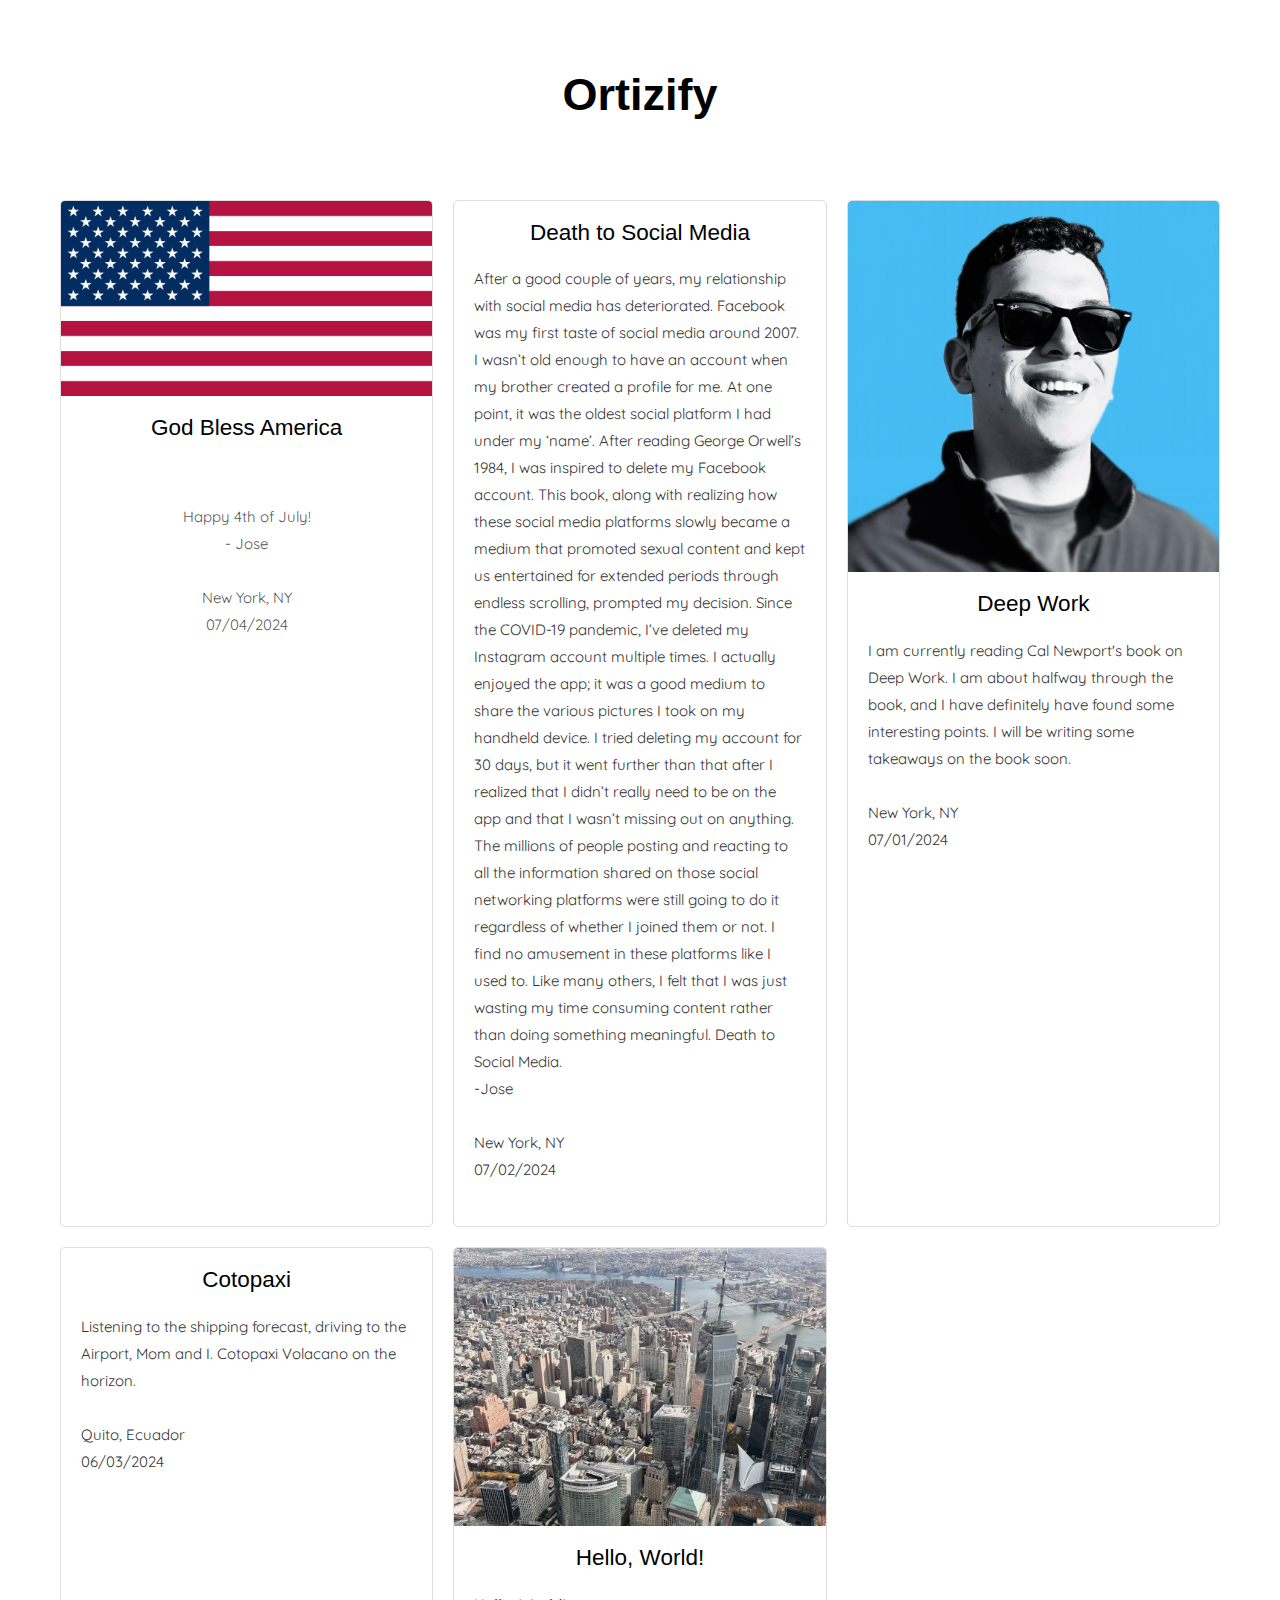
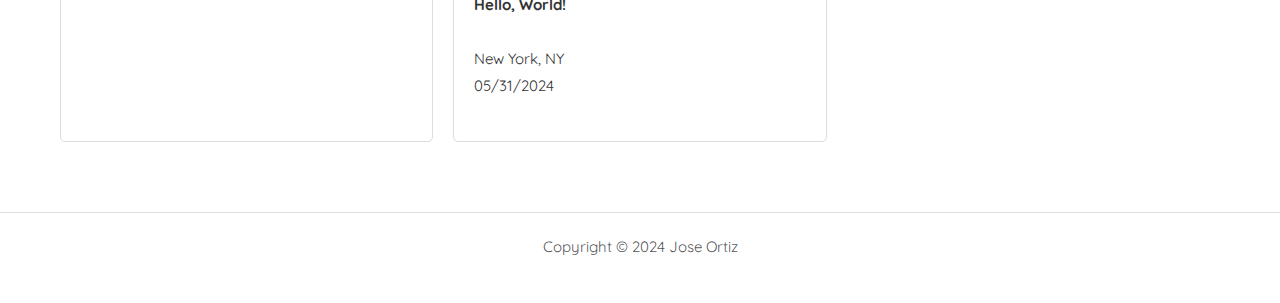
==== blog.html @ 5092b6ec "blog UPDATE" ====
<!DOCTYPE html>
<html lang="en">
    
<head>
    <script async src="https://www.googletagmanager.com/gtag/js?id=UA-96989482-1"></script>
    <script>
        window.dataLayer = window.dataLayer || [];
        function gtag(){dataLayer.push(arguments);}
        gtag('js', new Date());
        gtag('config', 'UA-96989482-1');
    </script>

    <meta charset="utf-8">
    <meta http-equiv="X-UA-Compatible" content="IE=edge">
    <title>Blog</title>
    <meta name="viewport" content="width=device-width, initial-scale=1">
    <meta name="author" content="Jose O">
    <meta property="og:image" content="https://github.com/joseeeortizz/joseeeortizz.github.io/blob/main/images/JoseMugshot2024.jpg?raw=true">
    <meta property="og:description" content="blog">
    <meta property="og:title" content="blog">
    <meta property="og:url" content="https://joseeeortizz.com/blog">

    <link rel="shortcut icon" href="favicon.ico">
    <link rel="apple-touch-icon" sizes="180x180" href="favicon.ico">

    <link href="https://fonts.googleapis.com/css?family=Quicksand:300,400,500,700" rel="stylesheet">
    <link href="https://fonts.googleapis.com/css?family=Playfair+Display:400,400i,700" rel="stylesheet">
    <link href="https://fonts.googleapis.com/css2?family=DM+Sans:ital,wght@0,400;0,700;1,400;1,700&display=swap" rel="stylesheet">

    <link rel="stylesheet" href="css/animate.css">
    <link rel="stylesheet" href="css/icomoon.css">
    <link rel="stylesheet" href="css/bootstrap.css">
    <link rel="stylesheet" href="css/flexslider.css">
    <link rel="stylesheet" href="css/owl.carousel.min.css">
    <link rel="stylesheet" href="css/owl.theme.default.min.css">
    <link rel="stylesheet" href="css/style.css">

    <style>
        body {
            font-family: 'Quicksand', sans-serif;
            background: #ffffff;
            margin: 0;
            padding: 0;
        }
        .container {
            width: 100%;
            max-width: 1200px;
            margin: 0 auto;
            padding: 20px;
        }
        .header {
            text-align: center;
            padding: 50px 0;
        }
        .header h1 {
            font-size: 3em;
            font-weight: 700;
        }
        .grid {
            display: grid;
            grid-template-columns: repeat(auto-fill, minmax(300px, 1fr));
            gap: 20px;
        }
        .grid-item {
            background: #fff;
            border: 1px solid #ddd;
            border-radius: 5px;
            overflow: hidden;
            transition: transform 0.3s ease;
        }
        .grid-item:hover {
            transform: translateY(-10px);
        }
        .grid-item img {
            width: 100%;
            height: auto;
            display: block;
        }
        .grid-item h3 {
            text-align: center;
            font-size: 1.5em;
            margin: 20px 0;
        }
        .grid-item p {
            padding: 0 20px 20px;
            font-size: 1em;
            color: #333;
        }
        .footer {
            text-align: center;
            padding: 20px 0;
            background: #fff;
            border-top: 1px solid #ddd;
            margin-top: 50px;
        }
    </style>
</head>
<body>
    <div class="container">
        <div class="header">
            <h1>Ortizify</h1>
        </div>
        <div class="grid" id="blogGrid">

            <!-- Blog entries will be dynamically added here -->

        </div>
    </div>
    <div class="footer">
        <p>Copyright &copy; 2024 Jose Ortiz</p>
    </div>

    <!-- jQuery and other scripts -->
    <script src="js/jquery.min.js"></script>
    <script src="js/owl.carousel.min.js"></script>
    <!-- Your custom script -->
    <script>
        $(document).ready(function(){
            // Blog entries data
            var blogEntries = [

                {
                    image: "images/blogimg/US flag.png",
                    title: "God Bless America",
                    content: "<center> Happy 4th of July! <br> - Jose",
                    location: "New York, NY",
                    date: "07/04/2024"
                },
                {
                    image: "",
                    title: "Death to Social Media",
                    content: "After a good couple of years, my relationship with social media has deteriorated. Facebook was my first taste of social media around 2007. I wasn’t old enough to have an account when my brother created a profile for me. At one point, it was the oldest social platform I had under my ‘name’. After reading George Orwell’s 1984, I was inspired to delete my Facebook account. This book, along with realizing how these social media platforms slowly became a medium that promoted sexual content and kept us entertained for extended periods through endless scrolling, prompted my decision. Since the COVID-19 pandemic, I’ve deleted my Instagram account multiple times. I actually enjoyed the app; it was a good medium to share the various pictures I took on my handheld device. I tried deleting my account for 30 days, but it went further than that after I realized that I didn’t really need to be on the app and that I wasn’t missing out on anything. The millions of people posting and reacting to all the information shared on those social networking platforms were still going to do it regardless of whether I joined them or not. I find no amusement in these platforms like I used to. Like many others, I felt that I was just wasting my time consuming content rather than doing something meaningful. Death to Social Media. <br> -Jose",
                    location: "New York, NY",
                    date: "07/02/2024"
                },
                {
                    image: "images/JoseMugshot2024.jpg",
                    title: "Deep Work",
                    content: "I am currently reading Cal Newport's book on Deep Work. I am about halfway through the book, and I have definitely have found some interesting points. I will be writing some takeaways on the book soon.",
                    location: "New York, NY",
                    date: "07/01/2024"
                },
                {
                    image: "images/blogimg/IMG_2871.jpg",
                    title: "Cotopaxi",
                    content: "Listening to the shipping forecast, driving to the Airport, Mom and I. Cotopaxi Volacano on the horizon.",
                    location: "Quito, Ecuador",
                    date: "06/03/2024"
                },
                {
                    image: "images/NYC_1.jpg",
                    title: "Hello, World!",
                    content: "<strong>Hello, World!</strong>",
                    location: "New York, NY",
                    date: "05/31/2024"
                }
                // Add more entries as needed
            ];

            // Function to generate HTML for blog entries
            function generateBlogEntries(entries) {
                var html = '';
                entries.forEach(function(entry) {
                    html += '<div class="grid-item">';
                    html += '<img src="' + entry.image + '" alt="' + '">';
                    html += '<h3>' + entry.title + '</h3>';
                    html += '<p>' + entry.content + '<br>' + '<br>' + entry.location + '<br>' + entry.date + '</p>';
                    html += '</div>';
                });
                return html;
            }

            // Add blog entries to the grid
            $('#blogGrid').html(generateBlogEntries(blogEntries));

            // Initialize Owl Carousel
            $(".owl-carousel").owlCarousel({
                loop: true,
                margin: 10,
                nav: true,
                dots: false,
                responsive:{
                    0:{
                        items:1
                    },
                    600:{
                        items:2
                    },
                    1000:{
                        items:3
                    }
                }
            });
        });
    </script>
</body>
</html>
---- css/icomoon.css ----
@font-face {
  font-family: 'icomoon';
  src:  url('fonts/icomoon.eot?6py85u');
  src:  url('fonts/icomoon.eot?6py85u#iefix') format('embedded-opentype'),
    url('fonts/icomoon.ttf?6py85u') format('truetype'),
    url('fonts/icomoon.woff?6py85u') format('woff'),
    url('fonts/icomoon.svg?6py85u#icomoon') format('svg');
  font-weight: normal;
  font-style: normal;
}

[class^="icon-"], [class*=" icon-"] {
  /* use !important to prevent issues with browser extensions that change fonts */
  font-family: 'icomoon' !important;
  speak: none;
  font-style: normal;
  font-weight: normal;
  font-variant: normal;
  text-transform: none;
  line-height: 1;

  /* Better Font Rendering =========== */
  -webkit-font-smoothing: antialiased;
  -moz-osx-font-smoothing: grayscale;
}

.icon-times:before {
  content: "\e930";
}
.icon-tick:before {
  content: "\e931";
}
.icon-plus:before {
  content: "\e932";
}
.icon-minus:before {
  content: "\e933";
}
.icon-equals:before {
  content: "\e934";
}
.icon-divide:before {
  content: "\e935";
}
.icon-chevron-right:before {
  content: "\e936";
}
.icon-chevron-left:before {
  content: "\e937";
}
.icon-arrow-right-thick:before {
  content: "\e938";
}
.icon-arrow-left-thick:before {
  content: "\e939";
}
.icon-th-small:before {
  content: "\e93a";
}
.icon-th-menu:before {
  content: "\e93b";
}
.icon-th-list:before {
  content: "\e93c";
}
.icon-th-large:before {
  content: "\e93d";
}
.icon-home:before {
  content: "\e93e";
}
.icon-arrow-forward:before {
  content: "\e93f";
}
.icon-arrow-back:before {
  content: "\e940";
}
.icon-rss:before {
  content: "\e941";
}
.icon-location:before {
  content: "\e942";
}
.icon-link:before {
  content: "\e943";
}
.icon-image:before {
  content: "\e944";
}
.icon-arrow-up-thick:before {
  content: "\e945";
}
.icon-arrow-down-thick:before {
  content: "\e946";
}
.icon-starburst:before {
  content: "\e947";
}
.icon-starburst-outline:before {
  content: "\e948";
}
.icon-star3:before {
  content: "\e949";
}
.icon-flow-children:before {
  content: "\e94a";
}
.icon-export:before {
  content: "\e94b";
}
.icon-delete2:before {
  content: "\e94c";
}
.icon-delete-outline:before {
  content: "\e94d";
}
.icon-cloud-storage:before {
  content: "\e94e";
}
.icon-wi-fi:before {
  content: "\e94f";
}
.icon-heart:before {
  content: "\e950";
}
.icon-flash:before {
  content: "\e951";
}
.icon-cancel:before {
  content: "\e952";
}
.icon-backspace:before {
  content: "\e953";
}
.icon-attachment:before {
  content: "\e954";
}
.icon-arrow-move:before {
  content: "\e955";
}
.icon-warning:before {
  content: "\e956";
}
.icon-user:before {
  content: "\e957";
}
.icon-radar:before {
  content: "\e958";
}
.icon-lock-open:before {
  content: "\e959";
}
.icon-lock-closed:before {
  content: "\e95a";
}
.icon-location-arrow:before {
  content: "\e95b";
}
.icon-info:before {
  content: "\e95c";
}
.icon-user-delete:before {
  content: "\e95d";
}
.icon-user-add:before {
  content: "\e95e";
}
.icon-media-pause:before {
  content: "\e95f";
}
.icon-group:before {
  content: "\e960";
}
.icon-chart-pie:before {
  content: "\e961";
}
.icon-chart-line:before {
  content: "\e962";
}
.icon-chart-bar:before {
  content: "\e963";
}
.icon-chart-area:before {
  content: "\e964";
}
.icon-video:before {
  content: "\e965";
}
.icon-point-of-interest:before {
  content: "\e966";
}
.icon-infinity:before {
  content: "\e967";
}
.icon-globe:before {
  content: "\e968";
}
.icon-eye:before {
  content: "\e969";
}
.icon-cog:before {
  content: "\e96a";
}
.icon-camera:before {
  content: "\e96b";
}
.icon-upload:before {
  content: "\e96c";
}
.icon-scissors:before {
  content: "\e96d";
}
.icon-refresh:before {
  content: "\e96e";
}
.icon-pin:before {
  content: "\e96f";
}
.icon-key:before {
  content: "\e970";
}
.icon-info-large:before {
  content: "\e971";
}
.icon-eject:before {
  content: "\e972";
}
.icon-download:before {
  content: "\e973";
}
.icon-zoom:before {
  content: "\e974";
}
.icon-zoom-out:before {
  content: "\e975";
}
.icon-zoom-in:before {
  content: "\e976";
}
.icon-sort-numerically:before {
  content: "\e977";
}
.icon-sort-alphabetically:before {
  content: "\e978";
}
.icon-input-checked:before {
  content: "\e979";
}
.icon-calender:before {
  content: "\e97a";
}
.icon-world2:before {
  content: "\e97b";
}
.icon-notes:before {
  content: "\e97c";
}
.icon-code:before {
  content: "\e97d";
}
.icon-arrow-sync:before {
  content: "\e97e";
}
.icon-arrow-shuffle:before {
  content: "\e97f";
}
.icon-arrow-repeat:before {
  content: "\e980";
}
.icon-arrow-minimise:before {
  content: "\e981";
}
.icon-arrow-maximise:before {
  content: "\e982";
}
.icon-arrow-loop:before {
  content: "\e983";
}
.icon-anchor:before {
  content: "\e984";
}
.icon-spanner:before {
  content: "\e985";
}
.icon-puzzle:before {
  content: "\e986";
}
.icon-power:before {
  content: "\e987";
}
.icon-plane:before {
  content: "\e988";
}
.icon-pi:before {
  content: "\e989";
}
.icon-phone:before {
  content: "\e98a";
}
.icon-microphone2:before {
  content: "\e98b";
}
.icon-media-rewind:before {
  content: "\e98c";
}
.icon-flag:before {
  content: "\e98d";
}
.icon-adjust-brightness:before {
  content: "\e98e";
}
.icon-waves:before {
  content: "\e98f";
}
.icon-social-twitter:before {
  content: "\e990";
}
.icon-social-facebook:before {
  content: "\e991";
}
.icon-social-dribbble:before {
  content: "\e992";
}
.icon-media-stop:before {
  content: "\e993";
}
.icon-media-record:before {
  content: "\e994";
}
.icon-media-play:before {
  content: "\e995";
}
.icon-media-fast-forward:before {
  content: "\e996";
}
.icon-media-eject:before {
  content: "\e997";
}
.icon-social-vimeo:before {
  content: "\e998";
}
.icon-social-tumbler:before {
  content: "\e999";
}
.icon-social-skype:before {
  content: "\e99a";
}
.icon-social-pinterest:before {
  content: "\e99b";
}
.icon-social-linkedin:before {
  content: "\e99c";
}
.icon-social-last-fm:before {
  content: "\e99d";
}
.icon-social-github:before {
  content: "\e99e";
}
.icon-social-flickr:before {
  content: "\e99f";
}
.icon-at:before {
  content: "\e9a0";
}
.icon-times-outline:before {
  content: "\e9a1";
}
.icon-plus-outline:before {
  content: "\e9a2";
}
.icon-minus-outline:before {
  content: "\e9a3";
}
.icon-tick-outline:before {
  content: "\e9a4";
}
.icon-th-large-outline:before {
  content: "\e9a5";
}
.icon-equals-outline:before {
  content: "\e9a6";
}
.icon-divide-outline:before {
  content: "\e9a7";
}
.icon-chevron-right-outline:before {
  content: "\e9a8";
}
.icon-chevron-left-outline:before {
  content: "\e9a9";
}
.icon-arrow-right-outline:before {
  content: "\e9aa";
}
.icon-arrow-left-outline:before {
  content: "\e9ab";
}
.icon-th-small-outline:before {
  content: "\e9ac";
}
.icon-th-menu-outline:before {
  content: "\e9ad";
}
.icon-th-list-outline:before {
  content: "\e9ae";
}
.icon-news2:before {
  content: "\e9b1";
}
.icon-home-outline:before {
  content: "\e9b2";
}
.icon-arrow-up-outline:before {
  content: "\e9b3";
}
.icon-arrow-forward-outline:before {
  content: "\e9b4";
}
.icon-arrow-down-outline:before {
  content: "\e9b5";
}
.icon-arrow-back-outline:before {
  content: "\e9b6";
}
.icon-trash3:before {
  content: "\e9b7";
}
.icon-rss-outline:before {
  content: "\e9b8";
}
.icon-message:before {
  content: "\e9b9";
}
.icon-location-outline:before {
  content: "\e9ba";
}
.icon-link-outline:before {
  content: "\e9bb";
}
.icon-image-outline:before {
  content: "\e9bc";
}
.icon-export-outline:before {
  content: "\e9bd";
}
.icon-cross:before {
  content: "\e9be";
}
.icon-wi-fi-outline:before {
  content: "\e9bf";
}
.icon-star-outline:before {
  content: "\e9c0";
}
.icon-media-pause-outline:before {
  content: "\e9c1";
}
.icon-mail:before {
  content: "\e9c2";
}
.icon-heart-outline:before {
  content: "\e9c3";
}
.icon-flash-outline:before {
  content: "\e9c4";
}
.icon-cancel-outline:before {
  content: "\e9c5";
}
.icon-beaker:before {
  content: "\e9c6";
}
.icon-arrow-move-outline:before {
  content: "\e9c7";
}
.icon-watch2:before {
  content: "\e9c8";
}
.icon-warning-outline:before {
  content: "\e9c9";
}
.icon-time:before {
  content: "\e9ca";
}
.icon-radar-outline:before {
  content: "\e9cb";
}
.icon-lock-open-outline:before {
  content: "\e9cc";
}
.icon-location-arrow-outline:before {
  content: "\e9cd";
}
.icon-info-outline:before {
  content: "\e9ce";
}
.icon-backspace-outline:before {
  content: "\e9cf";
}
.icon-attachment-outline:before {
  content: "\e9d0";
}
.icon-user-outline:before {
  content: "\e9d1";
}
.icon-user-delete-outline:before {
  content: "\e9d2";
}
.icon-user-add-outline:before {
  content: "\e9d3";
}
.icon-lock-closed-outline:before {
  content: "\e9d4";
}
.icon-group-outline:before {
  content: "\e9d5";
}
.icon-chart-pie-outline:before {
  content: "\e9d6";
}
.icon-chart-line-outline:before {
  content: "\e9d7";
}
.icon-chart-bar-outline:before {
  content: "\e9d8";
}
.icon-chart-area-outline:before {
  content: "\e9d9";
}
.icon-video-outline:before {
  content: "\e9da";
}
.icon-point-of-interest-outline:before {
  content: "\e9db";
}
.icon-map:before {
  content: "\e9dc";
}
.icon-key-outline:before {
  content: "\e9dd";
}
.icon-infinity-outline:before {
  content: "\e9de";
}
.icon-globe-outline:before {
  content: "\e9df";
}
.icon-eye-outline:before {
  content: "\e9e0";
}
.icon-cog-outline:before {
  content: "\e9e1";
}
.icon-camera-outline:before {
  content: "\e9e2";
}
.icon-upload-outline:before {
  content: "\e9e3";
}
.icon-support:before {
  content: "\e9e4";
}
.icon-scissors-outline:before {
  content: "\e9e5";
}
.icon-refresh-outline:before {
  content: "\e9e6";
}
.icon-info-large-outline:before {
  content: "\e9e7";
}
.icon-eject-outline:before {
  content: "\e9e8";
}
.icon-download-outline:before {
  content: "\e9e9";
}
.icon-battery-mid:before {
  content: "\e9ea";
}
.icon-battery-low:before {
  content: "\e9eb";
}
.icon-battery-high:before {
  content: "\e9ec";
}
.icon-zoom-outline:before {
  content: "\e9ed";
}
.icon-zoom-out-outline:before {
  content: "\e9ee";
}
.icon-zoom-in-outline:before {
  content: "\e9ef";
}
.icon-tag3:before {
  content: "\e9f0";
}
.icon-tabs-outline:before {
  content: "\e9f1";
}
.icon-pin-outline:before {
  content: "\e9f2";
}
.icon-message-typing:before {
  content: "\e9f3";
}
.icon-directions:before {
  content: "\e9f4";
}
.icon-battery-full:before {
  content: "\e9f5";
}
.icon-battery-charge:before {
  content: "\e9f6";
}
.icon-pipette:before {
  content: "\e9f7";
}
.icon-pencil:before {
  content: "\e9f8";
}
.icon-folder:before {
  content: "\e9f9";
}
.icon-folder-delete:before {
  content: "\e9fa";
}
.icon-folder-add:before {
  content: "\e9fb";
}
.icon-edit:before {
  content: "\e9fc";
}
.icon-document:before {
  content: "\e9fd";
}
.icon-document-delete:before {
  content: "\e9fe";
}
.icon-document-add:before {
  content: "\e9ff";
}
.icon-brush:before {
  content: "\ea00";
}
.icon-thumbs-up:before {
  content: "\ea01";
}
.icon-thumbs-down:before {
  content: "\ea02";
}
.icon-pen:before {
  content: "\ea03";
}
.icon-sort-numerically-outline:before {
  content: "\ea04";
}
.icon-sort-alphabetically-outline:before {
  content: "\ea05";
}
.icon-social-last-fm-circular:before {
  content: "\ea06";
}
.icon-social-github-circular:before {
  content: "\ea07";
}
.icon-compass:before {
  content: "\ea08";
}
.icon-bookmark:before {
  content: "\ea09";
}
.icon-input-checked-outline:before {
  content: "\ea0a";
}
.icon-code-outline:before {
  content: "\ea0b";
}
.icon-calender-outline:before {
  content: "\ea0c";
}
.icon-business-card:before {
  content: "\ea0d";
}
.icon-arrow-up:before {
  content: "\ea0e";
}
.icon-arrow-sync-outline:before {
  content: "\ea0f";
}
.icon-arrow-right:before {
  content: "\ea10";
}
.icon-arrow-repeat-outline:before {
  content: "\ea11";
}
.icon-arrow-loop-outline:before {
  content: "\ea12";
}
.icon-arrow-left:before {
  content: "\ea13";
}
.icon-flow-switch:before {
  content: "\ea14";
}
.icon-flow-parallel:before {
  content: "\ea15";
}
.icon-flow-merge:before {
  content: "\ea16";
}
.icon-document-text:before {
  content: "\ea17";
}
.icon-clipboard:before {
  content: "\ea18";
}
.icon-calculator:before {
  content: "\ea19";
}
.icon-arrow-minimise-outline:before {
  content: "\ea1a";
}
.icon-arrow-maximise-outline:before {
  content: "\ea1b";
}
.icon-arrow-down:before {
  content: "\ea1c";
}
.icon-gift:before {
  content: "\ea1d";
}
.icon-film:before {
  content: "\ea1e";
}
.icon-database:before {
  content: "\ea1f";
}
.icon-bell:before {
  content: "\ea20";
}
.icon-anchor-outline:before {
  content: "\ea21";
}
.icon-adjust-contrast:before {
  content: "\ea22";
}
.icon-world-outline:before {
  content: "\ea23";
}
.icon-shopping-bag:before {
  content: "\ea24";
}
.icon-power-outline:before {
  content: "\ea25";
}
.icon-notes-outline:before {
  content: "\ea26";
}
.icon-device-tablet:before {
  content: "\ea27";
}
.icon-device-phone:before {
  content: "\ea28";
}
.icon-device-laptop:before {
  content: "\ea29";
}
.icon-device-desktop:before {
  content: "\ea2a";
}
.icon-briefcase:before {
  content: "\ea2b";
}
.icon-stopwatch:before {
  content: "\ea2c";
}
.icon-spanner-outline:before {
  content: "\ea2d";
}
.icon-puzzle-outline:before {
  content: "\ea2e";
}
.icon-printer:before {
  content: "\ea2f";
}
.icon-pi-outline:before {
  content: "\ea30";
}
.icon-lightbulb:before {
  content: "\ea31";
}
.icon-flag-outline:before {
  content: "\ea32";
}
.icon-contacts:before {
  content: "\ea33";
}
.icon-archive2:before {
  content: "\ea34";
}
.icon-weather-stormy:before {
  content: "\ea35";
}
.icon-weather-shower:before {
  content: "\ea36";
}
.icon-weather-partly-sunny:before {
  content: "\ea37";
}
.icon-weather-downpour:before {
  content: "\ea38";
}
.icon-weather-cloudy:before {
  content: "\ea39";
}
.icon-plane-outline:before {
  content: "\ea3a";
}
.icon-phone-outline:before {
  content: "\ea3b";
}
.icon-microphone-outline:before {
  content: "\ea3c";
}
.icon-weather-windy:before {
  content: "\ea3d";
}
.icon-weather-windy-cloudy:before {
  content: "\ea3e";
}
.icon-weather-sunny:before {
  content: "\ea3f";
}
.icon-weather-snow:before {
  content: "\ea40";
}
.icon-weather-night:before {
  content: "\ea41";
}
.icon-media-stop-outline:before {
  content: "\ea42";
}
.icon-media-rewind-outline:before {
  content: "\ea43";
}
.icon-media-record-outline:before {
  content: "\ea44";
}
.icon-media-play-outline:before {
  content: "\ea45";
}
.icon-media-fast-forward-outline:before {
  content: "\ea46";
}
.icon-media-eject-outline:before {
  content: "\ea47";
}
.icon-wine:before {
  content: "\ea48";
}
.icon-waves-outline:before {
  content: "\ea49";
}
.icon-ticket:before {
  content: "\ea4a";
}
.icon-tags:before {
  content: "\ea4b";
}
.icon-plug:before {
  content: "\ea4c";
}
.icon-headphones:before {
  content: "\ea4d";
}
.icon-credit-card:before {
  content: "\ea4e";
}
.icon-coffee:before {
  content: "\ea4f";
}
.icon-book:before {
  content: "\ea50";
}
.icon-beer:before {
  content: "\ea51";
}
.icon-volume2:before {
  content: "\ea52";
}
.icon-volume-up:before {
  content: "\ea53";
}
.icon-volume-mute:before {
  content: "\ea54";
}
.icon-volume-down:before {
  content: "\ea55";
}
.icon-social-vimeo-circular:before {
  content: "\ea56";
}
.icon-social-twitter-circular:before {
  content: "\ea57";
}
.icon-social-pinterest-circular:before {
  content: "\ea58";
}
.icon-social-linkedin-circular:before {
  content: "\ea59";
}
.icon-social-facebook-circular:before {
  content: "\ea5a";
}
.icon-social-dribbble-circular:before {
  content: "\ea5b";
}
.icon-tree:before {
  content: "\ea5c";
}
.icon-thermometer2:before {
  content: "\ea5d";
}
.icon-social-tumbler-circular:before {
  content: "\ea5e";
}
.icon-social-skype-outline:before {
  content: "\ea5f";
}
.icon-social-flickr-circular:before {
  content: "\ea60";
}
.icon-social-at-circular:before {
  content: "\ea61";
}
.icon-shopping-cart:before {
  content: "\ea62";
}
.icon-messages:before {
  content: "\ea63";
}
.icon-leaf:before {
  content: "\ea64";
}
.icon-feather:before {
  content: "\ea65";
}
.icon-eye2:before {
  content: "\e064";
}
.icon-paper-clip:before {
  content: "\e065";
}
.icon-mail5:before {
  content: "\e066";
}
.icon-toggle:before {
  content: "\e067";
}
.icon-layout:before {
  content: "\e068";
}
.icon-link2:before {
  content: "\e069";
}
.icon-bell2:before {
  content: "\e06a";
}
.icon-lock3:before {
  content: "\e06b";
}
.icon-unlock:before {
  content: "\e06c";
}
.icon-ribbon2:before {
  content: "\e06d";
}
.icon-image2:before {
  content: "\e06e";
}
.icon-signal:before {
  content: "\e06f";
}
.icon-target3:before {
  content: "\e070";
}
.icon-clipboard3:before {
  content: "\e071";
}
.icon-clock3:before {
  content: "\e072";
}
.icon-watch:before {
  content: "\e073";
}
.icon-air-play:before {
  content: "\e074";
}
.icon-camera3:before {
  content: "\e075";
}
.icon-video2:before {
  content: "\e076";
}
.icon-disc:before {
  content: "\e077";
}
.icon-printer3:before {
  content: "\e078";
}
.icon-monitor:before {
  content: "\e079";
}
.icon-server:before {
  content: "\e07a";
}
.icon-cog2:before {
  content: "\e07b";
}
.icon-heart3:before {
  content: "\e07c";
}
.icon-paragraph:before {
  content: "\e07d";
}
.icon-align-justify:before {
  content: "\e07e";
}
.icon-align-left:before {
  content: "\e07f";
}
.icon-align-center:before {
  content: "\e080";
}
.icon-align-right:before {
  content: "\e081";
}
.icon-book2:before {
  content: "\e082";
}
.icon-layers2:before {
  content: "\e083";
}
.icon-stack2:before {
  content: "\e084";
}
.icon-stack-2:before {
  content: "\e085";
}
.icon-paper:before {
  content: "\e086";
}
.icon-paper-stack:before {
  content: "\e087";
}
.icon-search3:before {
  content: "\e088";
}
.icon-zoom-in2:before {
  content: "\e089";
}
.icon-zoom-out2:before {
  content: "\e08a";
}
.icon-reply2:before {
  content: "\e08b";
}
.icon-circle-plus:before {
  content: "\e08c";
}
.icon-circle-minus:before {
  content: "\e08d";
}
.icon-circle-check:before {
  content: "\e08e";
}
.icon-circle-cross:before {
  content: "\e08f";
}
.icon-square-plus:before {
  content: "\e090";
}
.icon-square-minus:before {
  content: "\e091";
}
.icon-square-check:before {
  content: "\e092";
}
.icon-square-cross:before {
  content: "\e093";
}
.icon-microphone:before {
  content: "\e094";
}
.icon-record:before {
  content: "\e095";
}
.icon-skip-back:before {
  content: "\e096";
}
.icon-rewind:before {
  content: "\e097";
}
.icon-play4:before {
  content: "\e098";
}
.icon-pause3:before {
  content: "\e099";
}
.icon-stop3:before {
  content: "\e09a";
}
.icon-fast-forward:before {
  content: "\e09b";
}
.icon-skip-forward:before {
  content: "\e09c";
}
.icon-shuffle2:before {
  content: "\e09d";
}
.icon-repeat:before {
  content: "\e09e";
}
.icon-folder2:before {
  content: "\e09f";
}
.icon-umbrella:before {
  content: "\e0a0";
}
.icon-moon:before {
  content: "\e0a1";
}
.icon-thermometer:before {
  content: "\e0a2";
}
.icon-drop:before {
  content: "\e0a3";
}
.icon-sun2:before {
  content: "\e0a4";
}
.icon-cloud3:before {
  content: "\e0a5";
}
.icon-cloud-upload2:before {
  content: "\e0a6";
}
.icon-cloud-download2:before {
  content: "\e0a7";
}
.icon-upload4:before {
  content: "\e0a8";
}
.icon-download4:before {
  content: "\e0a9";
}
.icon-location3:before {
  content: "\e0aa";
}
.icon-location-2:before {
  content: "\e0ab";
}
.icon-map3:before {
  content: "\e0ac";
}
.icon-battery:before {
  content: "\e0ad";
}
.icon-head:before {
  content: "\e0ae";
}
.icon-briefcase3:before {
  content: "\e0af";
}
.icon-speech-bubble:before {
  content: "\e0b0";
}
.icon-anchor2:before {
  content: "\e0b1";
}
.icon-globe2:before {
  content: "\e0b2";
}
.icon-box:before {
  content: "\e0b3";
}
.icon-reload:before {
  content: "\e0b4";
}
.icon-share3:before {
  content: "\e0b5";
}
.icon-marquee:before {
  content: "\e0b6";
}
.icon-marquee-plus:before {
  content: "\e0b7";
}
.icon-marquee-minus:before {
  content: "\e0b8";
}
.icon-tag:before {
  content: "\e0b9";
}
.icon-power2:before {
  content: "\e0ba";
}
.icon-command2:before {
  content: "\e0bb";
}
.icon-alt:before {
  content: "\e0bc";
}
.icon-esc:before {
  content: "\e0bd";
}
.icon-bar-graph:before {
  content: "\e0be";
}
.icon-bar-graph-2:before {
  content: "\e0bf";
}
.icon-pie-graph:before {
  content: "\e0c0";
}
.icon-star:before {
  content: "\e0c1";
}
.icon-arrow-left3:before {
  content: "\e0c2";
}
.icon-arrow-right3:before {
  content: "\e0c3";
}
.icon-arrow-up3:before {
  content: "\e0c4";
}
.icon-arrow-down3:before {
  content: "\e0c5";
}
.icon-volume:before {
  content: "\e0c6";
}
.icon-mute:before {
  content: "\e0c7";
}
.icon-content-right:before {
  content: "\e100";
}
.icon-content-left:before {
  content: "\e101";
}
.icon-grid2:before {
  content: "\e102";
}
.icon-grid-2:before {
  content: "\e103";
}
.icon-columns:before {
  content: "\e104";
}
.icon-loader:before {
  content: "\e105";
}
.icon-bag:before {
  content: "\e106";
}
.icon-ban:before {
  content: "\e107";
}
.icon-flag3:before {
  content: "\e108";
}
.icon-trash:before {
  content: "\e109";
}
.icon-expand2:before {
  content: "\e110";
}
.icon-contract:before {
  content: "\e111";
}
.icon-maximize:before {
  content: "\e112";
}
.icon-minimize:before {
  content: "\e113";
}
.icon-plus2:before {
  content: "\e114";
}
.icon-minus2:before {
  content: "\e115";
}
.icon-check:before {
  content: "\e116";
}
.icon-cross2:before {
  content: "\e117";
}
.icon-move:before {
  content: "\e118";
}
.icon-delete:before {
  content: "\e119";
}
.icon-menu5:before {
  content: "\e120";
}
.icon-archive:before {
  content: "\e121";
}
.icon-inbox:before {
  content: "\e122";
}
.icon-outbox:before {
  content: "\e123";
}
.icon-file:before {
  content: "\e124";
}
.icon-file-add:before {
  content: "\e125";
}
.icon-file-subtract:before {
  content: "\e126";
}
.icon-help:before {
  content: "\e127";
}
.icon-open:before {
  content: "\e128";
}
.icon-ellipsis:before {
  content: "\e129";
}
.icon-heart4:before {
  content: "\e900";
}
.icon-cloud4:before {
  content: "\e901";
}
.icon-star2:before {
  content: "\e902";
}
.icon-tv2:before {
  content: "\e903";
}
.icon-sound:before {
  content: "\e904";
}
.icon-video3:before {
  content: "\e905";
}
.icon-trash2:before {
  content: "\e906";
}
.icon-user2:before {
  content: "\e907";
}
.icon-key3:before {
  content: "\e908";
}
.icon-search4:before {
  content: "\e909";
}
.icon-settings:before {
  content: "\e90a";
}
.icon-camera4:before {
  content: "\e90b";
}
.icon-tag2:before {
  content: "\e90c";
}
.icon-lock4:before {
  content: "\e90d";
}
.icon-bulb:before {
  content: "\e90e";
}
.icon-pen2:before {
  content: "\e90f";
}
.icon-diamond:before {
  content: "\e910";
}
.icon-display2:before {
  content: "\e911";
}
.icon-location4:before {
  content: "\e912";
}
.icon-eye3:before {
  content: "\e913";
}
.icon-bubble3:before {
  content: "\e914";
}
.icon-stack3:before {
  content: "\e915";
}
.icon-cup:before {
  content: "\e916";
}
.icon-phone3:before {
  content: "\e917";
}
.icon-news:before {
  content: "\e918";
}
.icon-mail6:before {
  content: "\e919";
}
.icon-like:before {
  content: "\e91a";
}
.icon-photo:before {
  content: "\e91b";
}
.icon-note:before {
  content: "\e91c";
}
.icon-clock4:before {
  content: "\e91d";
}
.icon-paperplane:before {
  content: "\e91e";
}
.icon-params:before {
  content: "\e91f";
}
.icon-banknote:before {
  content: "\e920";
}
.icon-data:before {
  content: "\e921";
}
.icon-music2:before {
  content: "\e922";
}
.icon-megaphone2:before {
  content: "\e923";
}
.icon-study:before {
  content: "\e924";
}
.icon-lab2:before {
  content: "\e925";
}
.icon-food:before {
  content: "\e926";
}
.icon-t-shirt:before {
  content: "\e927";
}
.icon-fire2:before {
  content: "\e928";
}
.icon-clip:before {
  content: "\e929";
}
.icon-shop:before {
  content: "\e92a";
}
.icon-calendar3:before {
  content: "\e92b";
}
.icon-wallet2:before {
  content: "\e92c";
}
.icon-vynil:before {
  content: "\e92d";
}
.icon-truck2:before {
  content: "\e92e";
}
.icon-world:before {
  content: "\e92f";
}
.icon-spinner6:before {
  content: "\e9af";
}
.icon-spinner7:before {
  content: "\e9b0";
}
.icon-amazon:before {
  content: "\eab7";
}
.icon-google:before {
  content: "\eab8";
}
.icon-google2:before {
  content: "\eab9";
}
.icon-google3:before {
  content: "\eaba";
}
.icon-google-plus:before {
  content: "\eabb";
}
.icon-google-plus2:before {
  content: "\eabc";
}
.icon-google-plus3:before {
  content: "\eabd";
}
.icon-hangouts:before {
  content: "\eabe";
}
.icon-google-drive:before {
  content: "\eabf";
}
.icon-facebook2:before {
  content: "\eac0";
}
.icon-facebook22:before {
  content: "\eac1";
}
.icon-instagram:before {
  content: "\eac2";
}
.icon-whatsapp:before {
  content: "\eac3";
}
.icon-spotify:before {
  content: "\eac4";
}
.icon-telegram:before {
  content: "\eac5";
}
.icon-twitter2:before {
  content: "\eac6";
}
.icon-vine:before {
  content: "\eac7";
}
.icon-vk:before {
  content: "\eac8";
}
.icon-renren:before {
  content: "\eac9";
}
.icon-sina-weibo:before {
  content: "\eaca";
}
.icon-rss2:before {
  content: "\eacb";
}
.icon-rss22:before {
  content: "\eacc";
}
.icon-youtube:before {
  content: "\eacd";
}
.icon-youtube2:before {
  content: "\eace";
}
.icon-twitch:before {
  content: "\eacf";
}
.icon-vimeo:before {
  content: "\ead0";
}
.icon-vimeo2:before {
  content: "\ead1";
}
.icon-lanyrd:before {
  content: "\ead2";
}
.icon-flickr:before {
  content: "\ead3";
}
.icon-flickr2:before {
  content: "\ead4";
}
.icon-flickr3:before {
  content: "\ead5";
}
.icon-flickr4:before {
  content: "\ead6";
}
.icon-dribbble2:before {
  content: "\ead7";
}
.icon-behance:before {
  content: "\ead8";
}
.icon-behance2:before {
  content: "\ead9";
}
.icon-deviantart:before {
  content: "\eada";
}
.icon-500px:before {
  content: "\eadb";
}
.icon-steam:before {
  content: "\eadc";
}
.icon-steam2:before {
  content: "\eadd";
}
.icon-dropbox:before {
  content: "\eade";
}
.icon-onedrive:before {
  content: "\eadf";
}
.icon-github:before {
  content: "\eae0";
}
.icon-npm:before {
  content: "\eae1";
}
.icon-basecamp:before {
  content: "\eae2";
}
.icon-trello:before {
  content: "\eae3";
}
.icon-wordpress:before {
  content: "\eae4";
}
.icon-joomla:before {
  content: "\eae5";
}
.icon-ello:before {
  content: "\eae6";
}
.icon-blogger:before {
  content: "\eae7";
}
.icon-blogger2:before {
  content: "\eae8";
}
.icon-tumblr2:before {
  content: "\eae9";
}
.icon-tumblr22:before {
  content: "\eaea";
}
.icon-yahoo:before {
  content: "\eaeb";
}
.icon-yahoo2:before {
  content: "\eaec";
}
.icon-tux:before {
  content: "\eaed";
}
.icon-appleinc:before {
  content: "\eaee";
}
.icon-finder:before {
  content: "\eaef";
}
.icon-android:before {
  content: "\eaf0";
}
.icon-windows:before {
  content: "\eaf1";
}
.icon-windows8:before {
  content: "\eaf2";
}
.icon-soundcloud:before {
  content: "\eaf3";
}
.icon-soundcloud2:before {
  content: "\eaf4";
}
.icon-skype:before {
  content: "\eaf5";
}
.icon-reddit:before {
  content: "\eaf6";
}
.icon-hackernews:before {
  content: "\eaf7";
}
.icon-wikipedia:before {
  content: "\eaf8";
}
.icon-linkedin2:before {
  content: "\eaf9";
}
.icon-linkedin22:before {
  content: "\eafa";
}
.icon-lastfm:before {
  content: "\eafb";
}
.icon-lastfm2:before {
  content: "\eafc";
}
.icon-delicious:before {
  content: "\eafd";
}
.icon-stumbleupon:before {
  content: "\eafe";
}
.icon-stumbleupon2:before {
  content: "\eaff";
}
.icon-stackoverflow:before {
  content: "\eb00";
}
.icon-pinterest:before {
  content: "\eb01";
}
.icon-pinterest2:before {
  content: "\eb02";
}
.icon-xing:before {
  content: "\eb03";
}
.icon-xing2:before {
  content: "\eb04";
}
.icon-flattr:before {
  content: "\eb05";
}
.icon-foursquare:before {
  content: "\eb06";
}
.icon-yelp:before {
  content: "\eb07";
}
.icon-paypal:before {
  content: "\eb08";
}
.icon-chrome:before {
  content: "\eb09";
}
.icon-firefox:before {
  content: "\eb0a";
}
.icon-IE:before {
  content: "\eb0b";
}
.icon-edge:before {
  content: "\eb0c";
}
.icon-safari:before {
  content: "\eb0d";
}
.icon-opera:before {
  content: "\eb0e";
}
.icon-file-pdf:before {
  content: "\eb0f";
}
.icon-file-openoffice:before {
  content: "\eb10";
}
.icon-file-word:before {
  content: "\eb11";
}
.icon-file-excel:before {
  content: "\eb12";
}
.icon-libreoffice:before {
  content: "\eb13";
}
.icon-html-five:before {
  content: "\eb14";
}
.icon-html-five2:before {
  content: "\eb15";
}
.icon-css3:before {
  content: "\eb16";
}
.icon-git:before {
  content: "\eb17";
}
.icon-codepen:before {
  content: "\eb18";
}
.icon-svg:before {
  content: "\eb19";
}
.icon-IcoMoon:before {
  content: "\eb1a";
}
---- css/style.css ----
@font-face {
  font-family: 'icomoon';
  src: url("../fonts/icomoon/icomoon.eot?srf3rx");
  src: url("../fonts/icomoon/icomoon.eot?srf3rx#iefix") format("embedded-opentype"), url("../fonts/icomoon/icomoon.ttf?srf3rx") format("truetype"), url("../fonts/icomoon/icomoon.woff?srf3rx") format("woff"), url("../fonts/icomoon/icomoon.svg?srf3rx#icomoon") format("svg");
  font-weight: normal;
  font-style: normal;
  font-family: Roboto, "Helvetica Neue", Arial, sans-serif;
}

/* =======================================================
*
*   Template Style 
* Edit this section
*
* ======================================================= */

body {
  font-family: Roboto, "Helvetica Neue", Arial, sans-serif;
  font-weight: 400;
  font-size: 15px;
  line-height: 1.8;
  color: rgba(0, 0, 0, 0.7); }
  @media screen and (max-width: 992px) {
    body {
      font-size: 16px; } }

a {
  color: #2c98f0;
  -webkit-transition: 0.5s;
  -o-transition: 0.5s;
  transition: 0.5s; }
  a:hover, a:active, a:focus {
    color: #2c98f0;
    outline: none;
    text-decoration: none !important; }

p {
  margin-bottom: 1.5em; }

h1, h2, h3, h4, h5, h6 {
  color: #000;
  font-family: Roboto, "Helvetica Neue", Arial, sans-serif;
  font-weight: 400;
  margin: 0 0 30px 0; }

figure {
  margin-bottom: 2.5em;
  float: left;
  width: 100%; }
  figure figcaption {
    font-size: 16px;
    width: 80%;
    margin: 20px auto 0px auto;
    color: #b3b3b3;
    font-style: italic;
    font-family: "Quicksand", Arial, sans-serif; }
    @media screen and (max-width: 480px) {
      figure figcaption {
        width: 100%; } }

::-webkit-selection {
  color: #fff;
  background: #2c98f0; }

::-moz-selection {
  color: #fff;
  background: #2c98f0; }

::selection {
  color: #fff;
  background: #2c98f0; }

#colorlib-page {
  width: 100%;
  overflow: hidden;
  position: relative; }

#colorlib-aside {
  padding-top: 3em;
  padding-bottom: 40px;
  float: left;
  width: 300px;
  height: 100%;
  position: fixed;
  overflow-y: auto;
  z-index: 1001;
  background: #f2f3f7;
  -webkit-transition: 0.5s;
  -o-transition: 0.5s;
  transition: 0.5s; }
  @media screen and (max-width: 768px) {
    #colorlib-aside {
      width: 300px;
      -moz-transform: translateX(-300px);
      -webkit-transform: translateX(-300px);
      -ms-transform: translateX(-300px);
      -o-transform: translateX(-300px);
      transform: translateX(-300px);
      padding-top: 4em; } }
  #colorlib-aside .author-img {
    width: 150px;
    height: 150px;
    margin: 0 auto;
    margin-bottom: 30px;
    -webkit-border-radius: 50%;
    -moz-border-radius: 50%;
    -ms-border-radius: 50%;
    border-radius: 50%; }
  #colorlib-aside .position {
    display: block;
    margin-bottom: 2em;
    font-size: 12px;
    text-transform: uppercase; }
  #colorlib-aside #colorlib-logo {
    text-align: right;
    font-weight: 700;
    font-size: 22px;
    margin-bottom: .5em;
    display: block;
    width: 100%; }
    #colorlib-aside #colorlib-logo a {
      display: block;
      text-align: center;
      color: #000;
      padding-right: .3em; }
  #colorlib-aside #colorlib-main-menu {
    display: block;
    width: 100%; }
    #colorlib-aside #colorlib-main-menu .collapse {
      display: block !important; 
      height: 100% !important;}
    #colorlib-aside #colorlib-main-menu ul {
      text-align: center;
      margin: 0;
      padding: 0; }
      @media screen and (max-width: 768px) {
        #colorlib-aside #colorlib-main-menu ul {
          margin: 0 0 2em 0; } }
      #colorlib-aside #colorlib-main-menu ul li {
        margin: 0 0 10px 0;
        padding: 0;
        list-style: none;
        font-size: 12px;
        font-weight: 500;
        text-transform: uppercase;
        letter-spacing: 1px; }
        #colorlib-aside #colorlib-main-menu ul li a {
          color: rgba(0, 0, 0, 0.7);
          text-decoration: none;
          position: relative;
          padding: 10px 0;
          font-family: Roboto, "Helvetica Neue", Arial, sans-serif;
          -webkit-transition: 0.3s;
          -o-transition: 0.3s;
          transition: 0.3s; }
          #colorlib-aside #colorlib-main-menu ul li a:after {
            content: "";
            position: absolute;
            height: 1px;
            bottom: 7px;
            left: 0;
            right: 0;
            background-color: #2c98f0;
            visibility: hidden;
            -webkit-transform: scaleX(0);
            -moz-transform: scaleX(0);
            -ms-transform: scaleX(0);
            -o-transform: scaleX(0);
            transform: scaleX(0);
            -webkit-transition: all 0.3s cubic-bezier(0.175, 0.885, 0.32, 1.275);
            -moz-transition: all 0.3s cubic-bezier(0.175, 0.885, 0.32, 1.275);
            -ms-transition: all 0.3s cubic-bezier(0.175, 0.885, 0.32, 1.275);
            -o-transition: all 0.3s cubic-bezier(0.175, 0.885, 0.32, 1.275);
            transition: all 0.3s cubic-bezier(0.175, 0.885, 0.32, 1.275); }
          #colorlib-aside #colorlib-main-menu ul li a:hover {
            text-decoration: none;
            color: black; }
            #colorlib-aside #colorlib-main-menu ul li a:hover:after {
              visibility: visible;
              -webkit-transform: scaleX(1);
              -moz-transform: scaleX(1);
              -ms-transform: scaleX(1);
              -o-transform: scaleX(1);
              transform: scaleX(1); }
        #colorlib-aside #colorlib-main-menu ul li.active a {
          color: #2c98f0; }
          #colorlib-aside #colorlib-main-menu ul li.active a:after {
            visibility: visible;
            -webkit-transform: scaleX(1);
            -moz-transform: scaleX(1);
            -ms-transform: scaleX(1);
            -o-transform: scaleX(1);
            transform: scaleX(1); }
  #colorlib-aside .colorlib-footer {
    font-size: 15px;
    text-align: center;
    font-weight: 400;
    color: rgba(0, 0, 0, 0.5);
    padding: 0 20px;
    width: 100%; }
    @media screen and (max-width: 768px) {
      #colorlib-aside .colorlib-footer {
        position: relative;
        bottom: 0; } }
    #colorlib-aside .colorlib-footer span {
      display: block; }
    #colorlib-aside .colorlib-footer ul {
      padding: 0;
      margin: 0; }
      #colorlib-aside .colorlib-footer ul li {
        padding: 0;
        margin: 0;
        display: inline;
        list-style: none; }
        #colorlib-aside .colorlib-footer ul li a {
          /* color: rgba(255, 255, 255, 0.3); */
          font-size: 32px;
          color: #2c98f0;
          padding: 4px; }
          #colorlib-aside .colorlib-footer ul li a:hover, #colorlib-aside .colorlib-footer ul li a:active, #colorlib-aside .colorlib-footer ul li a:focus {
            text-decoration: none;
            outline: none;
            color: #2c98f0; }

.container-wrap {
  /* max-width: 1170px; */
  margin: 0 auto; }

#colorlib-main {
  width: calc(100% - 300px);
  float: right;
  -webkit-transition: 0.5s;
  -o-transition: 0.5s;
  transition: 0.5s; }
  @media screen and (max-width: 768px) {
    #colorlib-main {
      width: 100%;
      padding: 0 1em; } }

#colorlib-hero {
  min-height: 500px;
  /* background: #fff url(../images/loader.gif) no-repeat center center; */
  width: 100%;
  float: left;
  margin-bottom: 4em;
  clear: both; }
  #colorlib-hero .flexslider {
    border: none;
    z-index: 1;
    margin-bottom: 0; }
    #colorlib-hero .flexslider .slides {
      position: relative;
      overflow: visible; }
      #colorlib-hero .flexslider .slides li {
        background-repeat: no-repeat;
        background-size: cover;
        background-position: bottom center;
        background-blend-mode: multiply;
        background-color: #858585;
        min-height: 400px;
        position: relative; }
    #colorlib-hero .flexslider .flex-control-nav {
      bottom: 20px;
      z-index: 1000;
      left: 20px;
      float: left;
      width: auto; }
      @media screen and (max-width: 768px) {
        #colorlib-hero .flexslider .flex-control-nav {
          right: 20px;
          top: 100px; } }
      #colorlib-hero .flexslider .flex-control-nav li {
        display: block;
        margin-bottom: 10px; }
        #colorlib-hero .flexslider .flex-control-nav li a {
          background: rgba(0, 0, 0, 0.5);
          -webkit-box-shadow: none;
          box-shadow: none;
          width: 12px;
          height: 12px;
          cursor: pointer; }
          #colorlib-hero .flexslider .flex-control-nav li a.flex-active {
            cursor: pointer;
            background: transparent;
            border: 2px solid #2c98f0; }
    #colorlib-hero .flexslider .flex-direction-nav {
      display: none; }
    #colorlib-hero .flexslider .slider-text {
      display: table;
      opacity: 0;
      min-height: 500px;
      z-index: 9; }
      #colorlib-hero .flexslider .slider-text > .slider-text-inner {
        display: table-cell;
        vertical-align: middle;
        min-height: 700px;
        padding: 2.5em;
        position: relative; }
        @media screen and (max-width: 768px) {
          #colorlib-hero .flexslider .slider-text > .slider-text-inner {
            text-align: center; } }
        #colorlib-hero .flexslider .slider-text > .slider-text-inner h1, #colorlib-hero .flexslider .slider-text > .slider-text-inner h2 {
          margin: 0;
          padding: 0;
          color: white;
          font-family: Roboto, "Helvetica Neue", Arial, sans-serif; }
        #colorlib-hero .flexslider .slider-text > .slider-text-inner h1 {
          margin-bottom: 20px;
          font-size: 60px;
          line-height: 1.3;
          font-weight: 700; }
          @media screen and (max-width: 768px) {
            #colorlib-hero .flexslider .slider-text > .slider-text-inner h1 {
              font-size: 28px; } }
        #colorlib-hero .flexslider .slider-text > .slider-text-inner h2 {
          font-size: 2rem;
          line-height: 1.5;
          margin-bottom: 30px;
          font-weight: 300;
          font-family: "Quicksand", Arial, sans-serif; }
          #colorlib-hero .flexslider .slider-text > .slider-text-inner h2 a {
            color: rgba(44, 152, 240, 0.8);
            border-bottom: 1px solid rgba(44, 152, 240, 0.7); }
        #colorlib-hero .flexslider .slider-text > .slider-text-inner .heading-section {
          font-size: 50px; }
          @media screen and (max-width: 768px) {
            #colorlib-hero .flexslider .slider-text > .slider-text-inner .heading-section {
              font-size: 30px; } }
        #colorlib-hero .flexslider .slider-text > .slider-text-inner s
.colorlib-lead {
          font-size: 20px;
          color: #fff; }
        #colorlib-hero .flexslider .slider-text > .slider-text-inner p {
          margin-bottom: 0; }
        #colorlib-hero .flexslider .slider-text > .slider-text-inner .btn {
          font-size: 14px;
          text-transform: uppercase;
          letter-spacing: 2px;
          color: #fff;
          padding: 10px 15px !important;
          border: none;
          font-weight: 400; }
          #colorlib-hero .flexslider .slider-text > .slider-text-inner .btn.btn-learn {
            color: #fff;
            border: 1px solid #fff;
            background: transparent !important; 
            font-weight: 600; }
            #colorlib-hero .flexslider .slider-text > .slider-text-inner .btn.btn-learn:hover {
              background: transparent !important;
              border: 1px solid #fff !important; }
          @media screen and (max-width: 768px) {
            #colorlib-hero .flexslider .slider-text > .slider-text-inner .btn {
              width: 100%; } }

body.offcanvas {
  overflow-x: hidden; }
  body.offcanvas #colorlib-aside {
    -moz-transform: translateX(0);
    -webkit-transform: translateX(0);
    -ms-transform: translateX(0);
    -o-transform: translateX(0);
    transform: translateX(0);
    width: 300px;
    height: 100%;
    background: #f2f3f7;
    z-index: 999;
    position: fixed; }
  body.offcanvas #colorlib-main, body.offcanvas .colorlib-nav-toggle {
    top: 0;
    -moz-transform: translateX(300px);
    -webkit-transform: translateX(300px);
    -ms-transform: translateX(300px);
    -o-transform: translateX(300px);
    transform: translateX(300px); }

.colorlib-narrow-content {
  padding: 0 2.5em; }
  @media screen and (max-width: 768px) {
    .colorlib-narrow-content {
      padding: 0; } }

.no-gutters {
  margin: 0;
  padding: 0; }



.colorlib-experience,
.colorlib-skills,
.colorlib-education,
.colorlib-blog,
.colorlib-work,
.colorlib-about,
.colorlib-services,
.colorlib-contact {
  padding-top: 4em;
  padding-bottom: 9em;
  clear: both;
  width: 100%;
  display: block; }
  @media screen and (max-width: 768px) {
    .colorlib-experience,
    .colorlib-skills,
    .colorlib-education,
    .colorlib-blog,
    .colorlib-work,
    .colorlib-about,
    .colorlib-services,
    .colorlib-contact {
      padding-top: 3em;
      padding-bottom: 4em; } }

@media screen and (min-width: 768px) {
  .colorlib-contact {
    padding-bottom: 20em; } }
        
.author-img {
  background-size: cover;
  background-position: center center;
  background-repeat: no-repeat;
  position: relative; }

.colorlib-heading {
  font-size: 18px;
  margin-bottom: 4em;
  font-weight: 700;
  text-transform: uppercase;
  letter-spacing: 5px;
  line-height: 1.8;
  position: relative; }
  .colorlib-heading span {
    display: block; }
  @media screen and (max-width: 768px) {
    .colorlib-heading {
      margin-bottom: 3em; } }

.heading-meta {
  margin-bottom: 15px;
  display: block;
  font-size: 10px;
  text-transform: uppercase;
  color: #999999;
  font-weight: 500;
  letter-spacing: 5px; }

.about-img {
  width: 100%;
  height: 600px;
  margin-bottom: 30px; }

.about-desc h3 {
  font-family: Roboto, "Helvetica Neue", Arial, sans-serif;
  font-size: 18px;
  text-transform: uppercase;
  letter-spacing: 5px;
  font-weight: 500; }

.hire {
  padding: 2em;
  background: #f9bf3f; }
  .hire h2 {
    line-height: 1.5; }
  .hire .btn-hire {
    color: #000;
    text-transform: uppercase;
    letter-spacing: 1px;
    bordeR: 1px solid #000;
    padding: 2px 10px; }

.fancy-collapse-panel .panel-default > .panel-heading {
  padding: 0; }

.panel-heading a {
  padding: 20px 25px;
  display: block;
  width: 100%;
  font-weight: 500;
  font-size: 14px;
  letter-spacing: 1px;
  text-transform: uppercase;
  font-family: Roboto, "Helvetica Neue", Arial, sans-serif;
  background-color: #2c98f0;
  color: #fff;
  position: relative;
  -webkit-box-shadow: none !important;
  -moz-box-shadow: none !important;
  -ms-box-shadow: none !important;
  -o-box-shadow: none !important;
  box-shadow: none !important; }

.panel {
  -webkit-box-shadow: none !important;
  -moz-box-shadow: none !important;
  -ms-box-shadow: none !important;
  -o-box-shadow: none !important;
  box-shadow: none !important;
  border: none; }

.panel-heading a:after {
  font-family: "icomoon";
  content: "\e115";
  position: absolute;
  right: 20px;
  font-size: 14px;
  font-weight: 400;
  top: 50%;
  line-height: 1;
  margin-top: -7px; }

.panel-heading a.collapsed:after {
  content: "\e114"; }

.panel-heading a.collapsed {
  background: #f2f3f7;
  border: 1px solid #e6e6e6 !important;
  color: #333333; }

.panel-body {
  padding: 1.5em;
  margin-top: 5px;
  border: 1px solid #e6e6e6 !important; }

.timeline-centered {
  position: relative;
  margin-bottom: 30px; }

.timeline-centered:before, .timeline-centered:after {
  content: " ";
  display: table; }

.timeline-centered:after {
  clear: both; }

.timeline-centered:before, .timeline-centered:after {
  content: " ";
  display: table; }

.timeline-centered:after {
  clear: both; }

.timeline-centered:before {
  content: '';
  position: absolute;
  display: block;
  width: 4px;
  background: #f2f3f7;
  top: 20px;
  bottom: 20px;
  margin-left: 29px; }

.timeline-centered .timeline-entry {
  position: relative;
  margin-top: 5px;
  margin-left: 30px;
  margin-bottom: 10px;
  clear: both; }

.timeline-centered .timeline-entry .timeline-entry-inner {
  position: relative;
  margin-left: -20px; }

.timeline-centered .timeline-entry .timeline-entry-inner .timeline-icon {
  display: block;
  width: 40px;
  height: 40px;
  background: #2c98f0;
  -webkit-border-radius: 50%;
  -moz-border-radius: 50%;
  -ms-border-radius: 50%;
  border-radius: 50%;
  text-align: center;
  -moz-box-shadow: 0 0 0 5px #f2f3f7;
  -webkit-box-shadow: 0 0 0 5px #f2f3f7;
  box-shadow: 0 0 0 5px #f2f3f7;
  line-height: 40px;
  float: left; }
  .timeline-centered .timeline-entry .timeline-entry-inner .timeline-icon i {
    color: #fff; }
  .timeline-centered .timeline-entry .timeline-entry-inner .timeline-icon.color-2 {
    background: #ec5453; }
  .timeline-centered .timeline-entry .timeline-entry-inner .timeline-icon.color-3 {
    background: #f9bf3f; }
  .timeline-centered .timeline-entry .timeline-entry-inner .timeline-icon.color-4 {
    background: #a84cb8; }
  .timeline-centered .timeline-entry .timeline-entry-inner .timeline-icon.color-5 {
    background: #2fa499; }
  .timeline-centered .timeline-entry .timeline-entry-inner .timeline-icon.color-none {
    background: #fff;
    width: 20px;
    height: 20px;
    margin-left: 10px; }

.timeline-centered .timeline-entry .timeline-entry-inner .timeline-label {
  position: relative;
  background: #f2f3f7;
  padding: 1.5em;
  margin-left: 60px;
  -webkit-background-clip: padding-box;
  -moz-background-clip: padding;
  background-clip: padding-box; }

.timeline-centered .timeline-entry .timeline-entry-inner .timeline-label:after {
  content: '';
  display: block;
  position: absolute;
  width: 0;
  height: 0;
  border-style: solid;
  border-width: 9px 9px 9px 0;
  border-color: transparent #f2f3f7 transparent transparent;
  left: 0;
  top: 10px;
  margin-left: -9px; }

.timeline-centered .timeline-entry .timeline-entry-inner .timeline-label p + p {
  margin-top: 15px; }

.timeline-centered .timeline-entry .timeline-entry-inner .timeline-label h2 {
  font-size: 20px;
  font-family: "Quicksand", Arial, sans-serif;
  font-weight: 500; }

.timeline-centered .timeline-entry .timeline-entry-inner .timeline-label h2 a {
  color: #000; }

.timeline-centered .timeline-entry .timeline-entry-inner .timeline-label h2 span {
  -webkit-opacity: .4;
  -moz-opacity: .4;
  opacity: .4;
  -ms-filter: alpha(opacity=40);
  filter: alpha(opacity=40);
  font-size: 16px; }

.services {
  margin-bottom: 30px;
  padding: 1.5em;
  -webkit-box-shadow: 0px 0px 56px -8px rgba(0, 0, 0, 0.17);
  -moz-box-shadow: 0px 0px 56px -8px rgba(0, 0, 0, 0.17);
  -ms-box-shadow: 0px 0px 56px -8px rgba(0, 0, 0, 0.17);
  -o-box-shadow: 0px 0px 56px -8px rgba(0, 0, 0, 0.17);
  box-shadow: 0px 0px 56px -8px rgba(0, 0, 0, 0.17);
  border-bottom: 2px solid #2c98f0; }
  .services .icon2 {
    display: block;
    margin-bottom: 20px; }
    .services .icon2 i {
      font-size: 30px;
      color: #2c98f0; }
  .services h3 {
    font-family: "Quicksand", Arial, sans-serif;
    font-size: 16px;
    font-weight: 500; }
  .services.color-2 {
    border-bottom: 2px solid #ec5453; }
    .services.color-2 .icon2 i {
      color: #ec5453; }
  .services.color-3 {
    border-bottom: 2px solid #f9bf3f; }
    .services.color-3 .icon2 i {
      color: #f9bf3f; }
  .services.color-4 {
    border-bottom: 2px solid #a84cb8; }
    .services.color-4 .icon2 i {
      color: #a84cb8; }
  .services.color-5 {
    border-bottom: 2px solid #2fa499; }
  .services.color-6 {
    border-bottom: 2px solid #4054b2; }

.services {
  margin-bottom: 80px;
  position: relative;
  z-index: 0; }
  @media screen and (max-width: 768px) {
    .services {
      margin-bottom: 4em; } }
  .services .icon {
    position: absolute;
    top: -20px;
    left: 0;
    right: 0;
    width: 100px;
    height: 50px;
    display: table;
    margin: 0 auto;
    background: #2c98f0; }
    .services .icon:before, .services .icon:after {
      position: absolute;
      left: 0;
      right: 0;
      content: ''; }
    .services .icon:before {
      top: -30px;
      width: 0;
      height: 0;
      border-style: solid;
      border-width: 0 50px 30px 50px;
      border-color: transparent transparent #2c98f0 transparent; }
    .services .icon:after {
      bottom: -30px;
      width: 0;
      height: 0;
      border-style: solid;
      border-width: 30px 50px 0 50px;
      border-color: #2c98f0 transparent transparent transparent; }
    .services .icon i {
      font-size: 30px;
      color: #fff;
      z-index: 1;
      display: table-cell;
      vertical-align: middle; }
  .services .desc {
    margin-top: 60px; }
    .services .desc h3 {
      font-size: 16px;
      font-weight: 700;
      text-transform: uppercase; }
  .services.color-2 .icon {
    background: #ec5453; }
    .services.color-2 .icon:before {
      border-color: transparent transparent #ec5453 transparent; }
    .services.color-2 .icon:after {
      border-color: #ec5453 transparent transparent transparent; }
  .services.color-3 .icon {
    background: #f9bf3f; }
    .services.color-3 .icon:before {
      border-color: transparent transparent #f9bf3f transparent; }
    .services.color-3 .icon:after {
      border-color: #f9bf3f transparent transparent transparent; }
  .services.color-4 .icon {
    background: #a84cb8; }
    .services.color-4 .icon:before {
      border-color: transparent transparent #a84cb8 transparent; }
    .services.color-4 .icon:after {
      border-color: #a84cb8 transparent transparent transparent; }
  .services.color-5 .icon {
    background: #2fa499; }
    .services.color-5 .icon:before {
      border-color: transparent transparent #2fa499 transparent; }
    .services.color-5 .icon:after {
      border-color: #2fa499 transparent transparent transparent; }
  .services.color-6 .icon {
    background: #4054b2; }
    .services.color-6 .icon:before {
      border-color: transparent transparent #4054b2 transparent; }
    .services.color-6 .icon:after {
      border-color: #4054b2 transparent transparent transparent; }

.progress-wrap h3 {
  font-size: 16px;
  font-family: "Quicksand", Arial, sans-serif;
  margin-bottom: 10px; }

.progress {
  height: 6px;
  -webkit-box-shadow: none;
  box-shadow: none;
  background: #f2f3f7;
  overflow: visible; }

.progress-bar {
  background: #2c98f0;
  -webkit-box-shadow: none;
  box-shadow: none;
  font-size: 12px;
  line-height: 1.2;
  color: #000;
  font-weight: 600;
  text-align: right;
  position: relative;
  overflow: visible;
  -webkit-border-radius: 8px;
  -moz-border-radius: 8px;
  -ms-border-radius: 8px;
  border-radius: 8px; }
  .progress-bar:after {
    position: absolute;
    top: -2px;
    right: 0;
    width: 10px;
    height: 10px;
    content: '';
    background: #2c98f0;
    -webkit-border-radius: 50%;
    -moz-border-radius: 50%;
    -ms-border-radius: 50%;
    border-radius: 50%; }
  .progress-bar span {
    position: absolute;
    top: -22px;
    right: 0; }
  .progress-bar.color-1 {
    background: #2c98f0; }
    .progress-bar.color-1:after {
      background: #2c98f0; }
    .progress-bar.color-1 span {
      color: #2c98f0; }
  .progress-bar.color-2 {
    background: #ec5453; }
    .progress-bar.color-2:after {
      background: #ec5453; }
    .progress-bar.color-2 span {
      color: #ec5453; }
  .progress-bar.color-3 {
    background: #f9bf3f; }
    .progress-bar.color-3:after {
      background: #f9bf3f; }
    .progress-bar.color-3 span {
      color: #f9bf3f; }
  .progress-bar.color-4 {
    background: #a84cb8; }
    .progress-bar.color-4:after {
      background: #a84cb8; }
    .progress-bar.color-4 span {
      color: #a84cb8; }
  .progress-bar.color-5 {
    background: #2fa499; }
    .progress-bar.color-5:after {
      background: #2fa499; }
    .progress-bar.color-5 span {
      color: #2fa499; }
  .progress-bar.color-6 {
    background: #4054b2; }
    .progress-bar.color-6:after {
      background: #4054b2; }
    .progress-bar.color-6 span {
      color: #4054b2; }

.edu-feature{
  margin-bottom: 0 !important;}

.edu-feature__desc{
  margin-top: 10px !important;}

.colorlib-feature {
  text-align: left;
  width: 100%;
  float: left;
  margin-bottom: 40px;
  position: relative; }
  .colorlib-feature .colorlib-icon {
    position: absolute;
    top: 0;
    left: 0;
    width: 100px;
    height: 100px;
    display: table;
    text-align: center;
    background: #f2f3f7;
    -webkit-border-radius: 2px;
    -moz-border-radius: 2px;
    -ms-border-radius: 2px;
    border-radius: 2px; }
    .colorlib-feature .colorlib-icon i {
      display: table-cell;
      vertical-align: middle;
      color: #2c98f0;
      font-size: 60px;
      height: 100px; }
      @media screen and (max-width: 1200px) {
        .colorlib-feature .colorlib-icon i {
          font-size: 40px; } }
  .colorlib-feature .colorlib-text {
    padding-left: 120px;
    width: 100%; }
    .colorlib-feature .colorlib-text h2, .colorlib-feature .colorlib-text h3 {
      margin: 0;
      padding: 0; }
    .colorlib-feature .colorlib-text h3 {
      font-weight: 500;
      margin-bottom: 20px;
      color: rgba(0, 0, 0, 0.7);
      font-size: 14px;
      letter-spacing: 3px;
      text-transform: uppercase; }
  .colorlib-feature.colorlib-feature-sm .colorlib-text {
    margin-top: 30px; }
  .colorlib-feature.colorlib-feature-sm .colorlib-icon i {
    color: #2c98f0;
    font-size: 40px; }
    @media screen and (max-width: 1200px) {
      .colorlib-feature.colorlib-feature-sm .colorlib-icon i {
        font-size: 28px; } }

.blog-entry {
  width: 100%;
  float: left;
  background: #fff;
  margin-bottom: 3em; }
  @media screen and (max-width: 768px) {
    .blog-entry {
      margin-bottom: 3em; } }
  .blog-entry .blog-img {
    width: 100%;
    float: left;
    overflow: hidden;
    position: relative;
    z-index: 1;
    margin-bottom: 25px; }
    .blog-entry .blog-img img {
      max-height: 250px;
      position: relative;
      max-width: 100%;
      -webkit-transform: scale(1);
      -moz-transform: scale(1);
      -ms-transform: scale(1);
      -o-transform: scale(1);
      transform: scale(1);
      -webkit-transition: 0.3s;
      -o-transition: 0.3s;
      transition: 0.3s; }
  .blog-entry .desc h3 {
    font-size: 16px;
    margin-bottom: 25px;
    line-height: auto;
    font-weight: 500;
    text-transform: uppercase;
    letter-spacing: 1px;
    font-family: "Quicksand", Arial, sans-serif; }
    .blog-entry .desc h3 a {
      color: #000;
      text-decoration: none; }
  .blog-entry .desc span {
    display: block;
    margin-bottom: 20px;
    font-size: 12px;
    color: rgba(0, 0, 0, 0.4) !important;
    text-transform: uppercase;
    letter-spacing: 1px;
    font-weight: 400; }
    .blog-entry .desc span small i {
      color: #999999; }
  .blog-entry .desc .lead {
    font-size: 12px;
    text-transform: uppercase;
    letter-spacing: 2px;
    color: #000; }
  .blog-entry:hover .blog-img img {
    -webkit-transform: scale(1.1);
    -moz-transform: scale(1.1);
    -ms-transform: scale(1.1);
    -o-transform: scale(1.1);
    transform: scale(1.1); }

.work-menu span {
  margin-left: 10px; }
  .work-menu span:first-child {
    margin-left: 0; }
  .work-menu span a {
    color: #000; }
    .work-menu span a.active {
      color: #2c98f0; }

.project {
  background-size: cover;
  /* background-position: center center; */
  background-repeat: no-repeat;
  position: relative;
  height: 300px;
  width: 100%;
  display: block;
  margin-bottom: 30px; }
  .project .desc {
    position: absolute;
    top: 0;
    bottom: 0;
    left: 0;
    right: 0;
    background: #2c98f0;
    opacity: 0;
    -webkit-transition: 0.3s;
    -o-transition: 0.3s;
    transition: 0.3s; }
    .project .desc .con {
      padding: 20px;
      display: block;
      position: relative;
      height: 300px; }
      .project .desc .con .icon {
        position: absolute;
        bottom: 20px;
        left: 20px;
        right: 20px; }
        .project .desc .con .icon span {
          display: inline;
          padding-right: 5px; }
          .project .desc .con .icon span a {
            color: #333333;
            padding: 5px;
            background: rgba(255, 255, 255, 0.5);
            -webkit-border-radius: 4px;
            -moz-border-radius: 4px;
            -ms-border-radius: 4px;
            border-radius: 4px; }
        .project .desc .con .icon i {
          font-size: 16px;
          color: #333333; }
    .project .desc h3 {
      font-family: Roboto, "Helvetica Neue", Arial, sans-serif;
      font-size: 16px;
      font-weight: 500;
      text-transform: uppercase;
      letter-spacing: 1px;
      -webkit-transition: -webkit-transform 0.3s, opacity 0.3s;
      -webkit-transition: opacity 0.3s, -webkit-transform 0.3s;
      transition: opacity 0.3s, -webkit-transform 0.3s;
      -o-transition: transform 0.3s, opacity 0.3s;
      transition: transform 0.3s, opacity 0.3s;
      transition: transform 0.3s, opacity 0.3s, -webkit-transform 0.3s;
      -webkit-transform: translate3d(0, -15px, 0);
      transform: translate3d(0, -15px, 0);
      margin-bottom: 15px; }

    .project .desc h4  {
      font-size: 11px;
      padding-top: 15px;
      font-style: italic;
    }
      .project .desc h3 a, .project .desc h4 a {
        color: #fff; }
    .project .desc span {
      display: block;
      color: rgba(255, 255, 255, 0.7);
      font-size: 13px;
      -webkit-transition: -webkit-transform 0.3s, opacity 0.3s;
      -webkit-transition: opacity 0.3s, -webkit-transform 0.3s;
      transition: opacity 0.3s, -webkit-transform 0.3s;
      -o-transition: transform 0.3s, opacity 0.3s;
      transition: transform 0.3s, opacity 0.3s;
      transition: transform 0.3s, opacity 0.3s, -webkit-transform 0.3s;
      -webkit-transform: translate3d(0, 15px, 0);
      transform: translate3d(0, 15px, 0); }
      .project .desc span a {
        color: #000; }
    @media screen and (max-width: 768px) {
      .project .desc {
        opacity: 1;
        background: rgba(0, 0, 0, 0.4); }
        .project .desc h3 {
          font-style: 28px;
          -webkit-transform: translate3d(0, 0, 0);
          transform: translate3d(0, 0, 0);
          color: #000; }
        .project .desc span {
          -webkit-transform: translate3d(0, 0, 0);
          transform: translate3d(0, 0, 0); } }
  .project:hover .desc {
    opacity: 1; }
    .project:hover .desc h3 {
      -webkit-transform: translate3d(0, 0, 0);
      transform: translate3d(0, 0, 0); }
    .project:hover .desc span {
      -webkit-transform: translate3d(0, 0, 0);
      transform: translate3d(0, 0, 0); }

.btn-load-more {
  width: 100%; }

#colorlib-counter {
  position: relative;
  clear: both;
  margin-bottom: 5em; }

.colorlib-counters {
  padding: 3em 0;
  background-size: cover;
  background-attachment: fixed;
  background-position: center center; }
  .colorlib-counters .overlay {
    z-index: 0;
    position: absolute;
    bottom: 0;
    top: 0;
    left: 0;
    right: 0;
    background: rgba(0, 0, 0, 0.4); }
  .colorlib-counters .icon {
    width: 100px;
    height: 100px;
    display: table;
    margin: 0 auto;
    margin-bottom: 20px; }
    .colorlib-counters .icon i {
      display: table-cell;
      vertical-align: middle;
      width: 100px;
      height: 100px;
      font-size: 50px;
      color: #2c98f0;
      background: #fff;
      -webkit-border-radius: 50%;
      -moz-border-radius: 50%;
      -ms-border-radius: 50%;
      border-radius: 50%; }
  .colorlib-counters .counter-wrap {
    border: 1px solid red !important; }
  .colorlib-counters .colorlib-counter {
    font-size: 40px;
    display: block;
    color: white;
    font-family: Roboto, "Helvetica Neue", Arial, sans-serif;
    font-weight: 400;
    width: 100%;
    font-weight: 700;
    margin-bottom: .3em; }
  .colorlib-counters .colorlib-counter-label {
    color: rgba(255, 255, 255, 0.7);
    text-transform: uppercase;
    font-size: 14px;
    letter-spacing: 5px;
    margin-bottom: 2em;
    display: block; }

.colorlib-social {
  padding: 0;
  margin: 0;
  text-align: center; }
  .colorlib-social li {
    padding: 0;
    margin: 0;
    list-style: none;
    display: -moz-inline-stack;
    display: inline-block;
    zoom: 1;
    *display: inline; }
    .colorlib-social li a {
      font-size: 22px;
      color: #000;
      padding: 10px;
      display: -moz-inline-stack;
      display: inline-block;
      zoom: 1;
      *display: inline;
      -webkit-border-radius: 7px;
      -moz-border-radius: 7px;
      -ms-border-radius: 7px;
      border-radius: 7px; }
      @media screen and (max-width: 768px) {
        .colorlib-social li a {
          padding: 10px 8px; } }
      .colorlib-social li a:hover {
        color: #2c98f0; }
      .colorlib-social li a:hover, .colorlib-social li a:active, .colorlib-social li a:focus {
        outline: none;
        text-decoration: none;
        color: #2c98f0; }

#map {
  width: 100%;
  height: 700px; }
  @media screen and (max-width: 768px) {
    #map {
      height: 200px; } }

.colorlib-bg-color {
  background: #fafafa;
  position: relative; }

.pagination {
  padding: 0; }
  .pagination li {
    margin: 2px; }
    .pagination li a {
      color: #000;
      background: transparent;
      color: #000;
      margin: 2px;
      -webkit-border-radius: 0;
      -moz-border-radius: 0;
      -ms-border-radius: 0;
      border-radius: 0; }
      .pagination li a:first-child {
        -webkit-border-radius: 2px;
        -moz-border-radius: 2px;
        -ms-border-radius: 2px;
        border-radius: 2px; }
      .pagination li a:hover, .pagination li a:focus {
        background: #2c98f0;
        color: #fff;
        border: 1px solid #2c98f0; }
      @media screen and (max-width: 768px) {
        .pagination li a {
          padding: 7px 15px; } }
    .pagination li.active a {
      background: #2c98f0;
      border: 1px solid #2c98f0 !important; }
      .pagination li.active a:hover, .pagination li.active a:focus {
        background: #2c98f0;
        color: #fff;
        border: 1px solid #2c98f0 !important; }

.btn {
  margin-right: 4px;
  margin-bottom: 4px;
  font-family: Roboto, "Helvetica Neue", Arial, sans-serif;
  font-size: 12px;
  font-weight: 400;
  text-transform: uppercase;
  letter-spacing: 1px;
  -webkit-border-radius: 2px;
  -moz-border-radius: 2px;
  -ms-border-radius: 2px;
  border-radius: 2px;
  -webkit-transition: 0.5s;
  -o-transition: 0.5s;
  transition: 0.5s;
  padding: 8px 15px !important; }
  .btn.btn-sm {
    padding: 4px 15px !important; }
  .btn.btn-md {
    padding: 8px 20px !important; }
  .btn.btn-lg {
    padding: 18px 36px !important; }
  .btn:hover, .btn:active, .btn:focus {
    -webkit-box-shadow: none !important;
    box-shadow: none !important;
    outline: none !important; }

.btn-primary {
  background: #2c98f0;
  color: #fff;
  border: 2px solid #2c98f0; }
  .btn-primary:hover, .btn-primary:focus, .btn-primary:active {
    background: #44a4f2 !important;
    border-color: #44a4f2 !important; }
  .btn-primary.btn-outline {
    background: transparent;
    color: #2c98f0;
    border: 2px solid #2c98f0; }
    .btn-primary.btn-outline:hover, .btn-primary.btn-outline:focus, .btn-primary.btn-outline:active {
      background: #2c98f0;
      color: #fff; }

.btn-success {
  background: #5cb85c;
  color: #fff;
  border: 2px solid #5cb85c; }
  .btn-success:hover, .btn-success:focus, .btn-success:active {
    background: #4cae4c !important;
    border-color: #4cae4c !important; }
  .btn-success.btn-outline {
    background: transparent;
    color: #5cb85c;
    border: 2px solid #5cb85c; }
    .btn-success.btn-outline:hover, .btn-success.btn-outline:focus, .btn-success.btn-outline:active {
      background: #5cb85c;
      color: #fff; }

.btn-info {
  background: #5bc0de;
  color: #fff;
  border: 2px solid #5bc0de; }
  .btn-info:hover, .btn-info:focus, .btn-info:active {
    background: #46b8da !important;
    border-color: #46b8da !important; }
  .btn-info.btn-outline {
    background: transparent;
    color: #5bc0de;
    border: 2px solid #5bc0de; }
    .btn-info.btn-outline:hover, .btn-info.btn-outline:focus, .btn-info.btn-outline:active {
      background: #5bc0de;
      color: #fff; }

.btn-warning {
  background: #f0ad4e;
  color: #fff;
  border: 2px solid #f0ad4e; }
  .btn-warning:hover, .btn-warning:focus, .btn-warning:active {
    background: #eea236 !important;
    border-color: #eea236 !important; }
  .btn-warning.btn-outline {
    background: transparent;
    color: #f0ad4e;
    border: 2px solid #f0ad4e; }
    .btn-warning.btn-outline:hover, .btn-warning.btn-outline:focus, .btn-warning.btn-outline:active {
      background: #f0ad4e;
      color: #fff; }

.btn-danger {
  background: #d9534f;
  color: #fff;
  border: 2px solid #d9534f; }
  .btn-danger:hover, .btn-danger:focus, .btn-danger:active {
    background: #d43f3a !important;
    border-color: #d43f3a !important; }
  .btn-danger.btn-outline {
    background: transparent;
    color: #d9534f;
    border: 2px solid #d9534f; }
    .btn-danger.btn-outline:hover, .btn-danger.btn-outline:focus, .btn-danger.btn-outline:active {
      background: #d9534f;
      color: #fff; }

.btn-outline {
  background: none;
  border: 2px solid gray;
  font-size: 16px;
  -webkit-transition: 0.3s;
  -o-transition: 0.3s;
  transition: 0.3s; }
  .btn-outline:hover, .btn-outline:focus, .btn-outline:active {
    -webkit-box-shadow: none;
    box-shadow: none; }

.form-control {
  -webkit-appearance: none;
  -moz-appearance: none;
  appearance: none;
  -webkit-box-shadow: none;
  box-shadow: none;
  background: transparent;
  border: transparent;
  background: #f2f3f7;
  height: 54px;
  font-size: 16px;
  font-weight: 400;
  -webkit-transition: 0.3s;
  -o-transition: 0.3s;
  transition: 0.3s;
  -webkit-border-radius: 0;
  -moz-border-radius: 0;
  -ms-border-radius: 0;
  border-radius: 0; }
  .form-control:active, .form-control:focus {
    outline: none;
    -webkit-box-shadow: none;
    box-shadow: none;
    border-color: transparent;
    background: #f0f0f0; }

#message {
  height: 130px; }

.colorlib-nav-toggle {
  margin-left: 15px;
  cursor: pointer;
  text-decoration: none; }
  .colorlib-nav-toggle.active i::before, .colorlib-nav-toggle.active i::after {
    background: #000; }
  .colorlib-nav-toggle.dark.active i::before, .colorlib-nav-toggle.dark.active i::after {
    background: #000; }
  .colorlib-nav-toggle:hover, .colorlib-nav-toggle:focus, .colorlib-nav-toggle:active {
    outline: none;
    border-bottom: none !important; }
  .colorlib-nav-toggle i {
    position: relative;
    display: -moz-inline-stack;
    display: inline-block;
    zoom: 1;
    *display: inline;
    width: 30px;
    height: 3px;
    color: #000;
    font: bold 14px/.4 Helvetica;
    text-transform: uppercase;
    text-indent: -55px;
    background: #000;
    -webkit-transition: all .2s ease-out;
    -o-transition: all .2s ease-out;
    transition: all .2s ease-out; }
    .colorlib-nav-toggle i::before, .colorlib-nav-toggle i::after {
      content: '';
      width: 30px;
      height: 3px;
      background: #000;
      position: absolute;
      left: 0;
      -webkit-transition: 0.2s;
      -o-transition: 0.2s;
      transition: 0.2s; }
  .colorlib-nav-toggle.dark i {
    position: relative;
    color: #000;
    background: #000;
    -webkit-transition: all .2s ease-out;
    -o-transition: all .2s ease-out;
    transition: all .2s ease-out; }
    .colorlib-nav-toggle.dark i::before, .colorlib-nav-toggle.dark i::after {
      background: #000;
      -webkit-transition: 0.2s;
      -o-transition: 0.2s;
      transition: 0.2s; }

.colorlib-nav-toggle i::before {
  top: -7px; }

.colorlib-nav-toggle i::after {
  bottom: -7px; }

.colorlib-nav-toggle:hover i::before {
  top: -10px; }

.colorlib-nav-toggle:hover i::after {
  bottom: -10px; }

.colorlib-nav-toggle.active i {
  background: transparent; }

.colorlib-nav-toggle.active i::before {
  top: 0;
  -webkit-transform: rotateZ(45deg);
  -moz-transform: rotateZ(45deg);
  -ms-transform: rotateZ(45deg);
  -o-transform: rotateZ(45deg);
  transform: rotateZ(45deg); }

.colorlib-nav-toggle.active i::after {
  bottom: 0;
  -webkit-transform: rotateZ(-45deg);
  -moz-transform: rotateZ(-45deg);
  -ms-transform: rotateZ(-45deg);
  -o-transform: rotateZ(-45deg);
  transform: rotateZ(-45deg); }

.colorlib-nav-toggle {
  position: fixed;
  left: -5px;
  top: 0px;
  z-index: 9999;
  cursor: pointer;
  opacity: 1;
  visibility: hidden;
  padding: 20px;
  -webkit-transition: 0.5s;
  -o-transition: 0.5s;
  transition: 0.5s; }
  @media screen and (max-width: 768px) {
    .colorlib-nav-toggle {
      opacity: 1;
      visibility: visible; } }

@media screen and (max-width: 480px) {
  .col-xxs-12 {
    float: none;
    width: 100%; } }

.row-bottom-padded-lg {
  padding-bottom: 7em; }
  @media screen and (max-width: 768px) {
    .row-bottom-padded-lg {
      padding-bottom: 1em; } }

.row-bottom-padded-md {
  padding-bottom: 3em; }
  @media screen and (max-width: 768px) {
    .row-bottom-padded-md {
      padding-bottom: 1em; } }

.row-bottom-padded-sm {
  padding-bottom: 1em; }
  @media screen and (max-width: 768px) {
    .row-bottom-padded-sm {
      padding-bottom: 1em; } }

.row-pt-md {
  padding-top: 3em; }

.col-padding {
  padding: 10px !important; }

.js .animate-box {
  opacity: 0; }

/* Margin */
.mt-0 {
  margin-top: 0 !important;
}

.mr-0 {
  margin-right: 0 !important;
}

.mb-0 {
  margin-bottom: 0 !important;
}

.ml-0 {
  margin-left: 0 !important;
}

.mt-1 {
  margin-top: .25rem !important;
}

.mr-1 {
  margin-right: .25rem !important;
}

.mb-1 {
  margin-bottom: .25rem !important;
}

.ml-1 {
  margin-left: .25rem !important;
}

.mt-2 {
  margin-top: .5rem !important;
}

.mr-2 {
  margin-right: .5rem !important;
}

.mb-2 {
  margin-bottom: .5rem !important;
}

.ml-2 {
  margin-left: .5rem !important;
}

/* Overlay */
.transparent-overlay {
  background: rgba(0, 0, 0, 0.2);
}
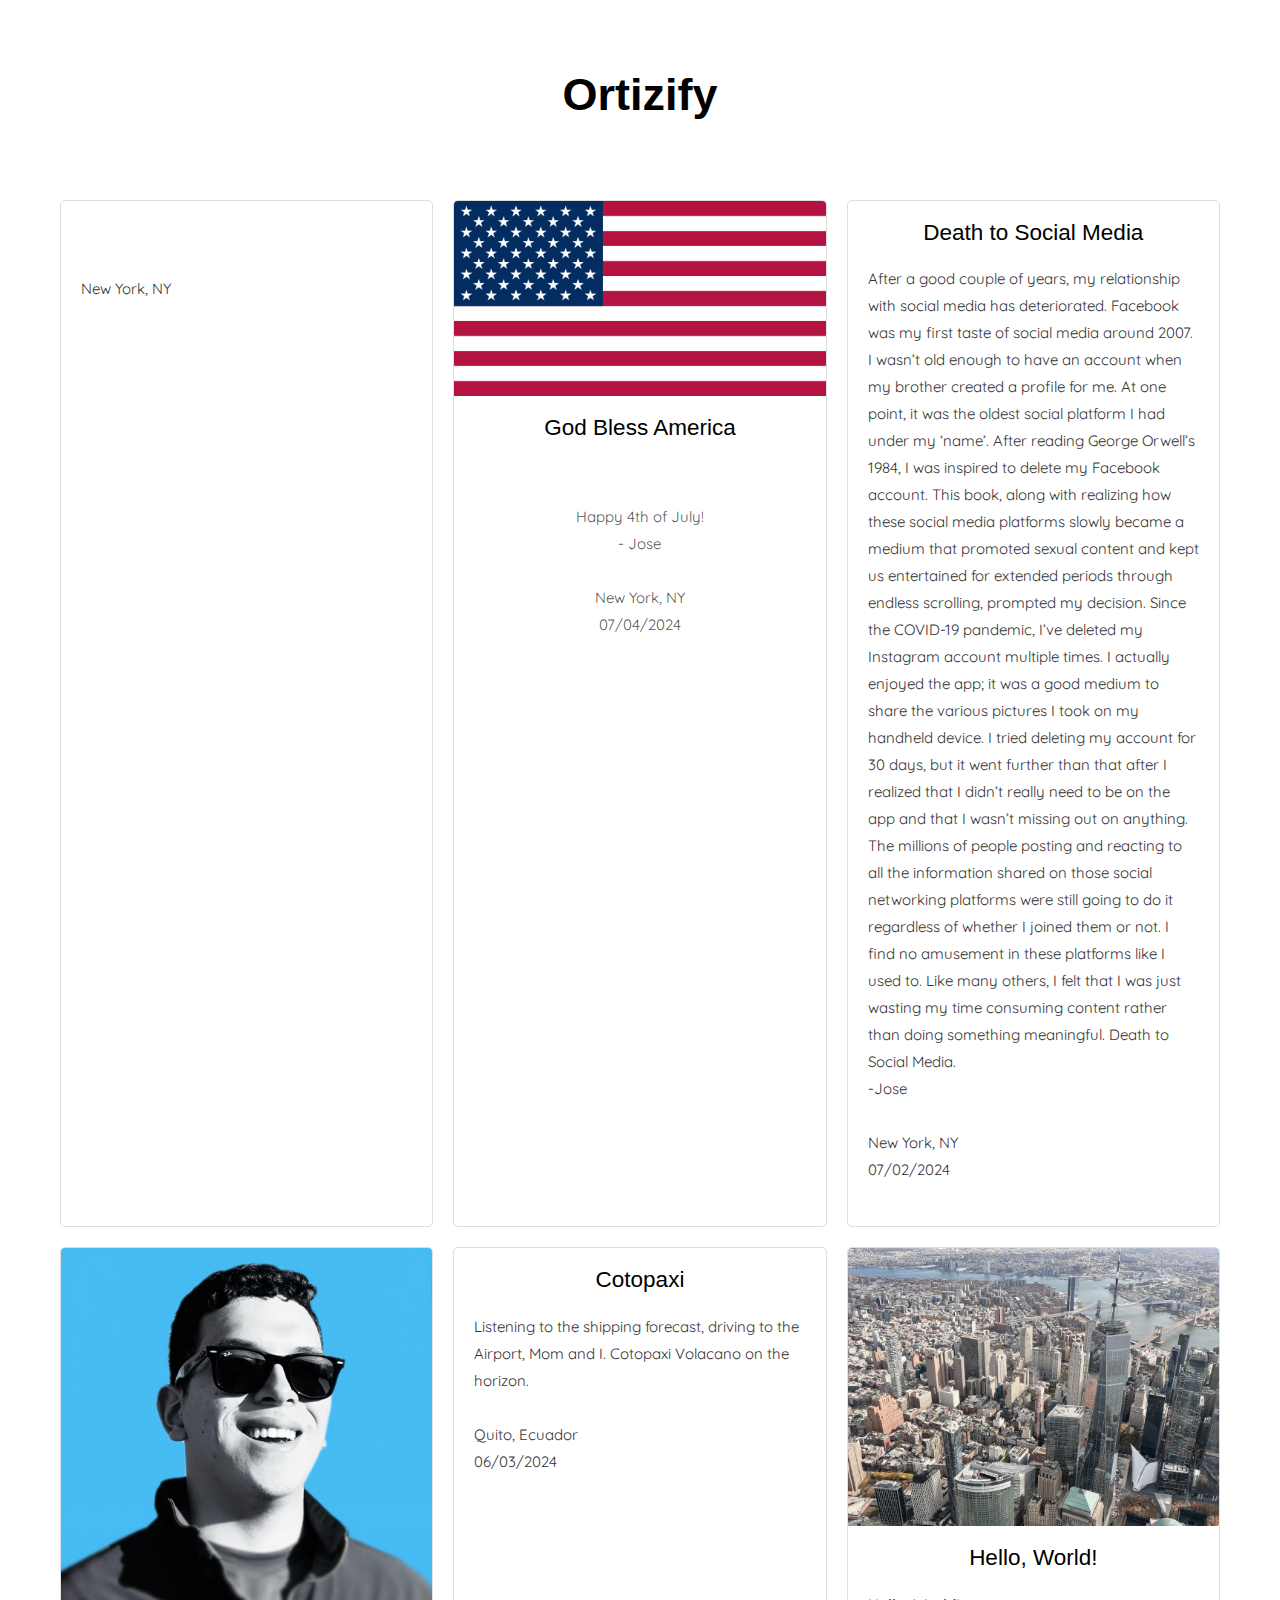
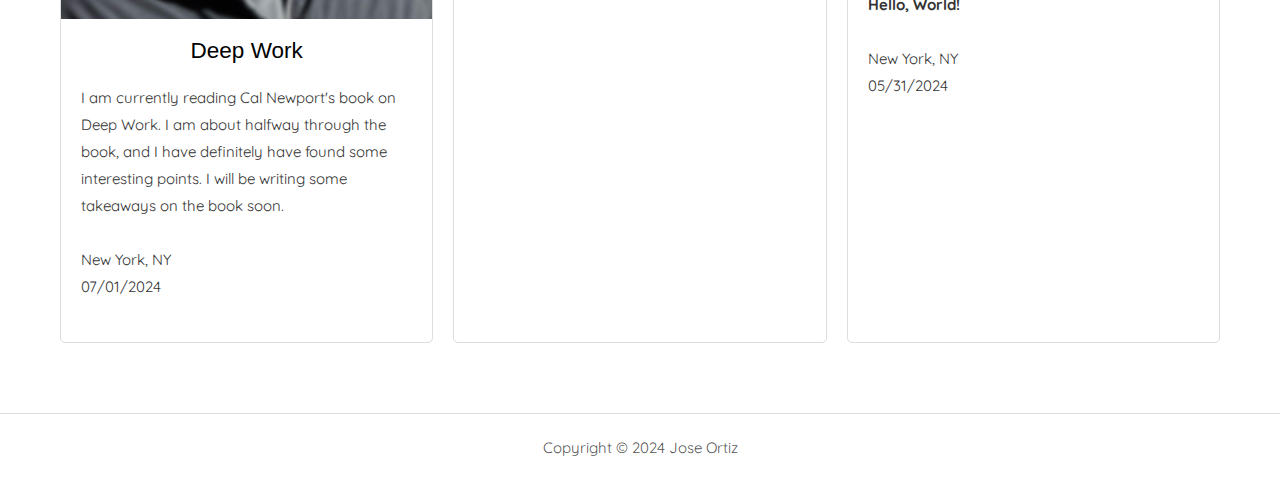
==== commit a77bb83b: "links UPDATE" ====
--- a/blog.html
+++ b/blog.html
@@ -118,7 +118,13 @@
         $(document).ready(function(){
             // Blog entries data
             var blogEntries = [
-
+                {
+                    title:"",
+                    content: "",
+                    location: "New York, NY",
+                    date: ""
+                }
+                ,
                 {
                     image: "images/blogimg/US flag.png",
                     title: "God Bless America",
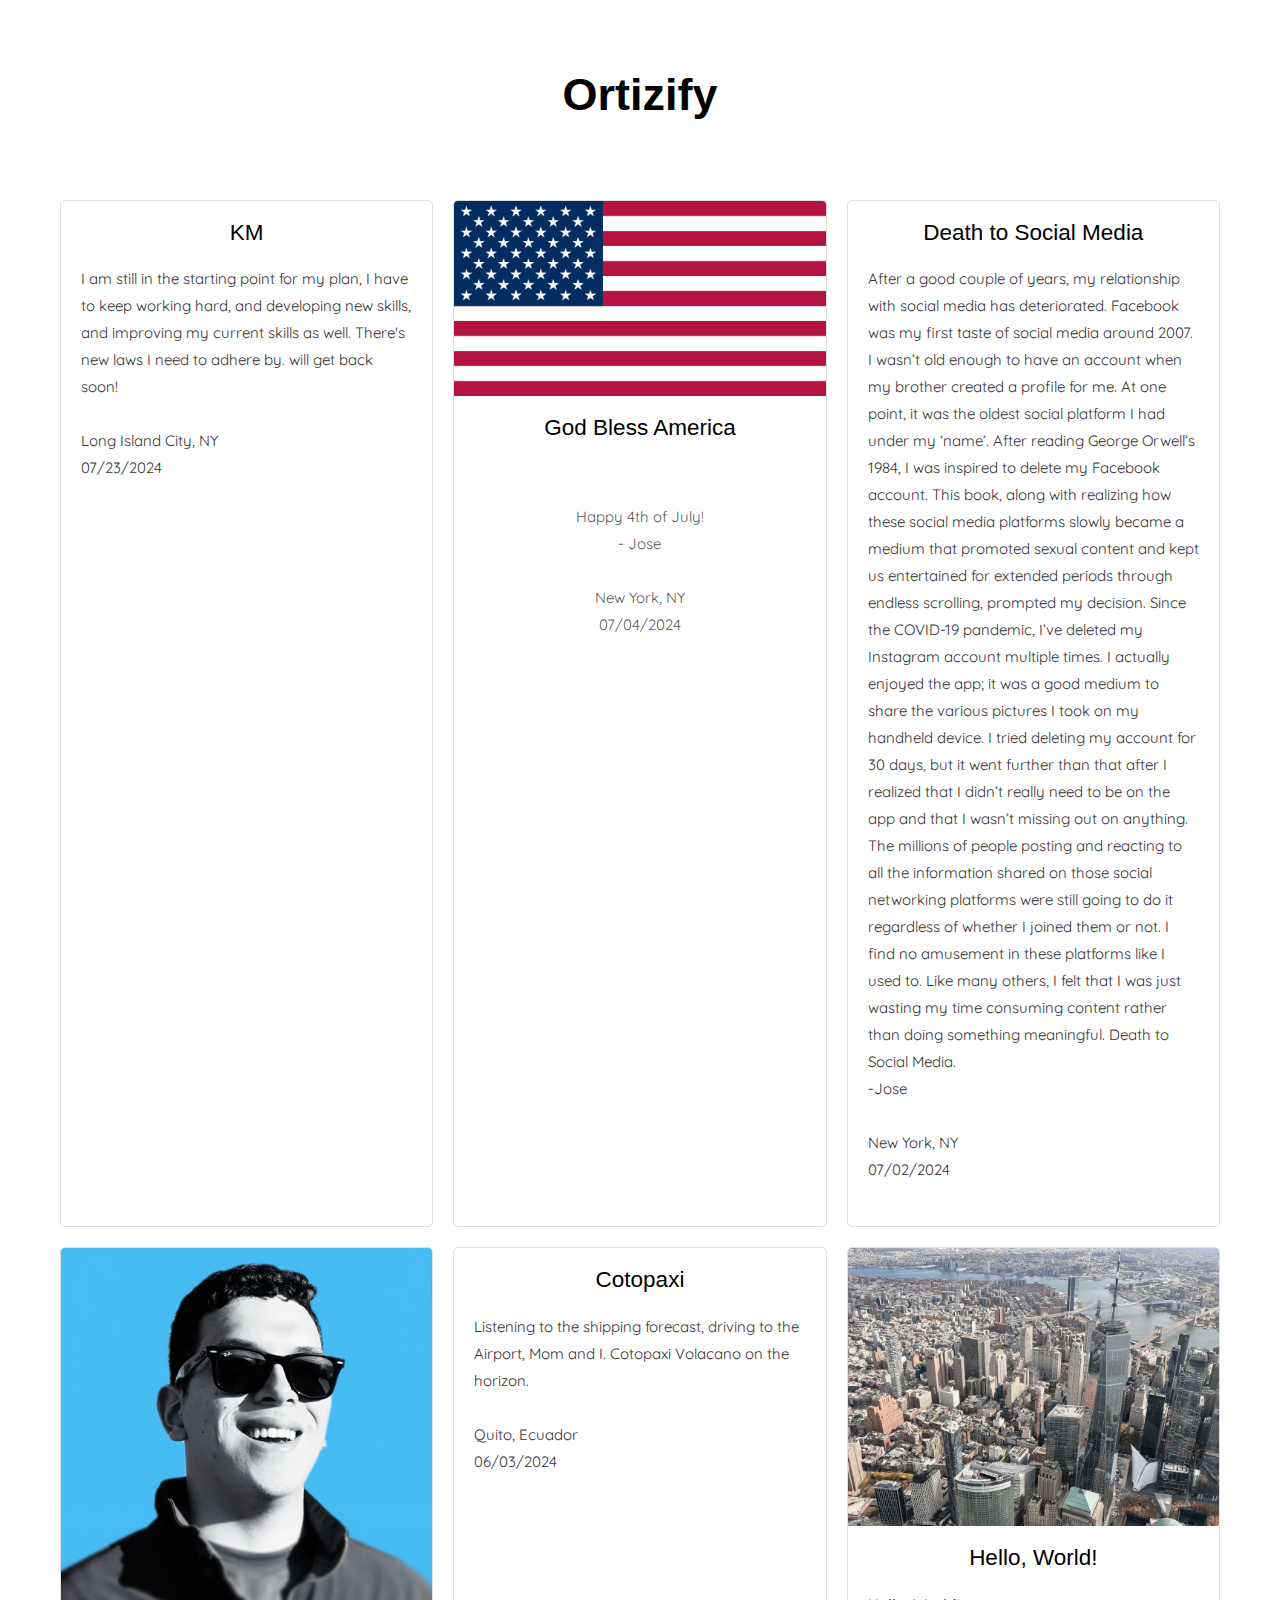
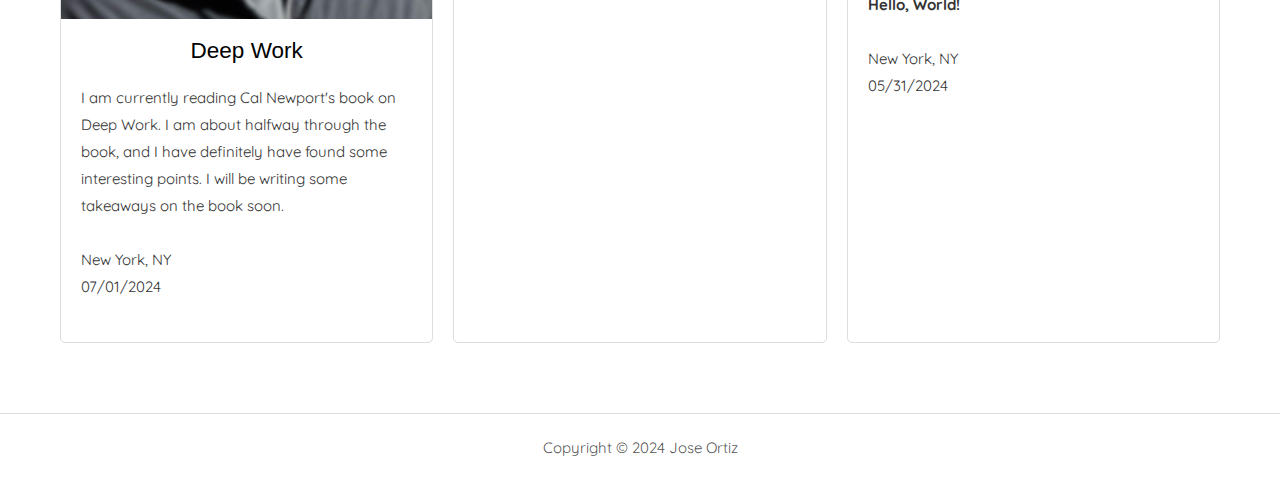
==== commit 1cd6f539: "blog UPDATE" ====
--- a/blog.html
+++ b/blog.html
@@ -119,10 +119,10 @@
             // Blog entries data
             var blogEntries = [
                 {
-                    title:"",
-                    content: "",
-                    location: "New York, NY",
-                    date: ""
+                    title:"KM",
+                    content: "I am still in the starting point for my plan, I have to keep working hard, and developing new skills, and improving my current skills as well. There's new laws I need to adhere by. will get back soon!",
+                    location: "Long Island City, NY",
+                    date: "07/23/2024"
                 }
                 ,
                 {
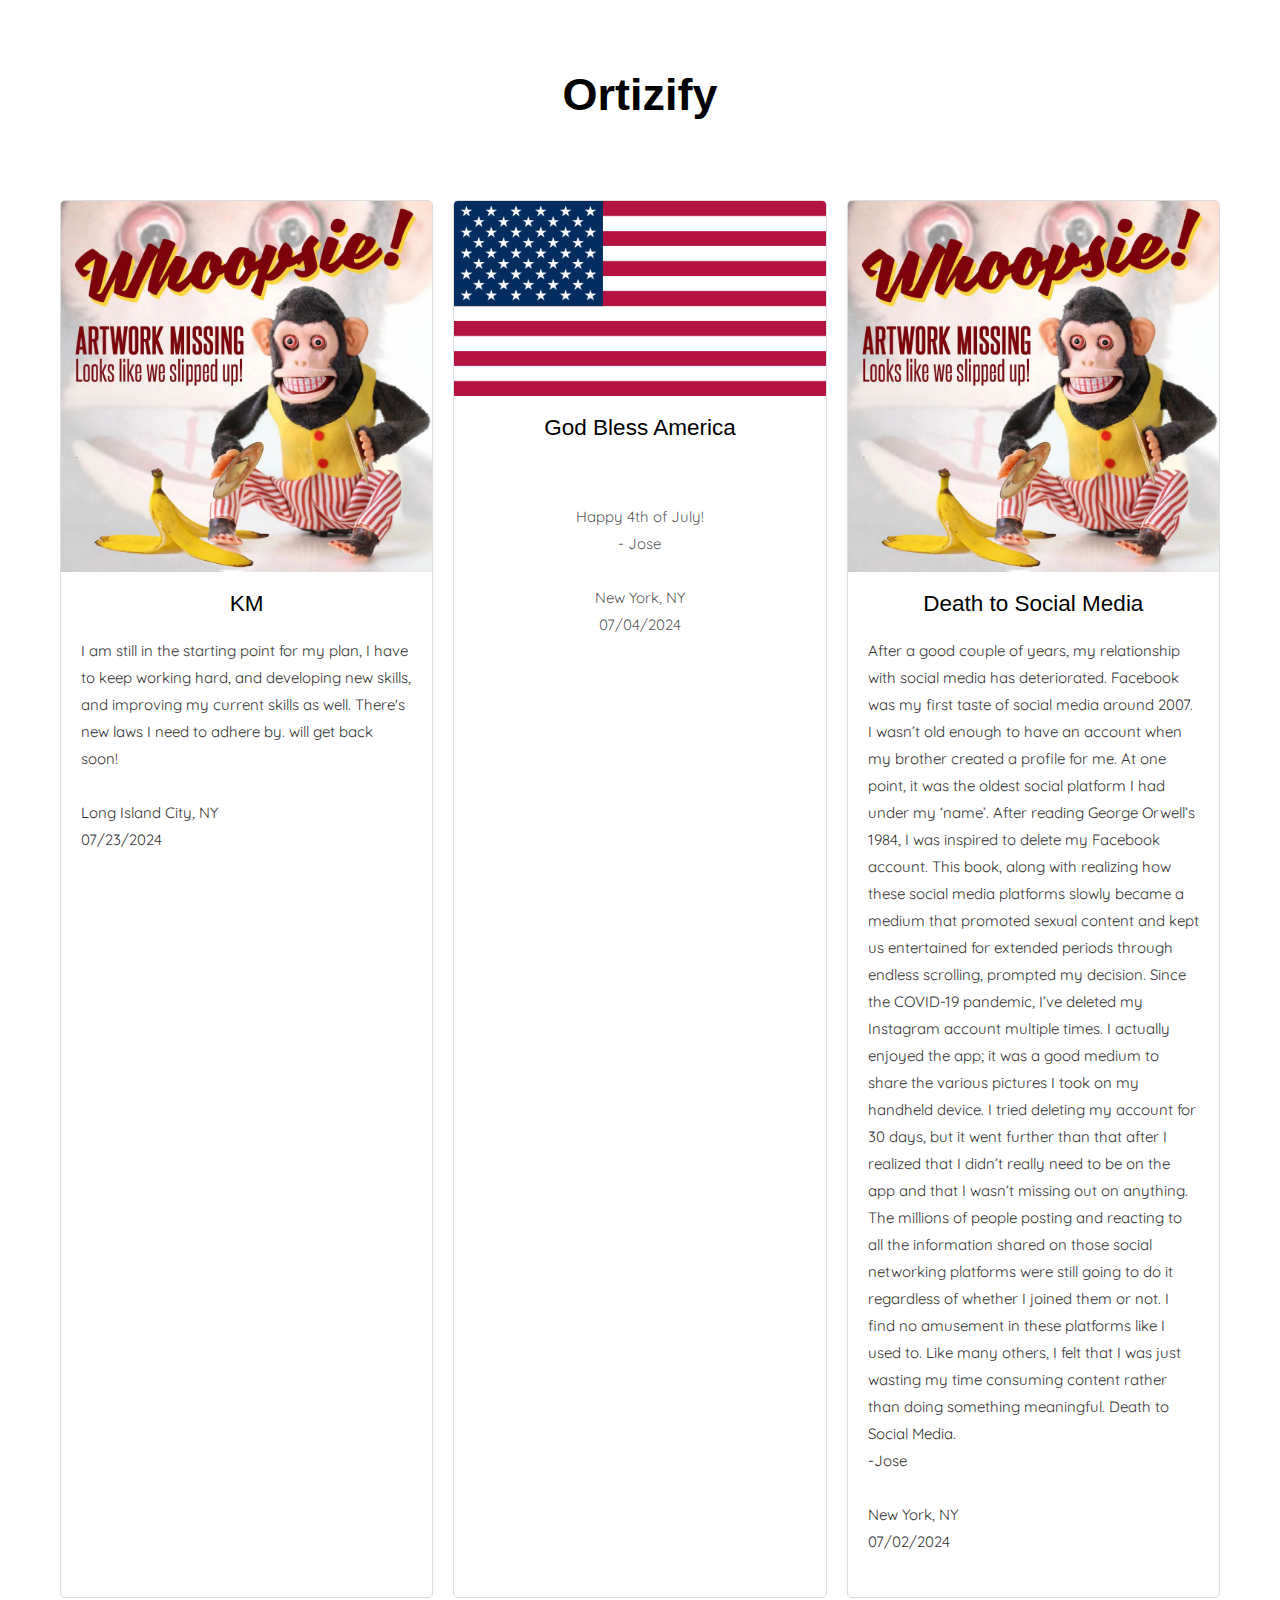
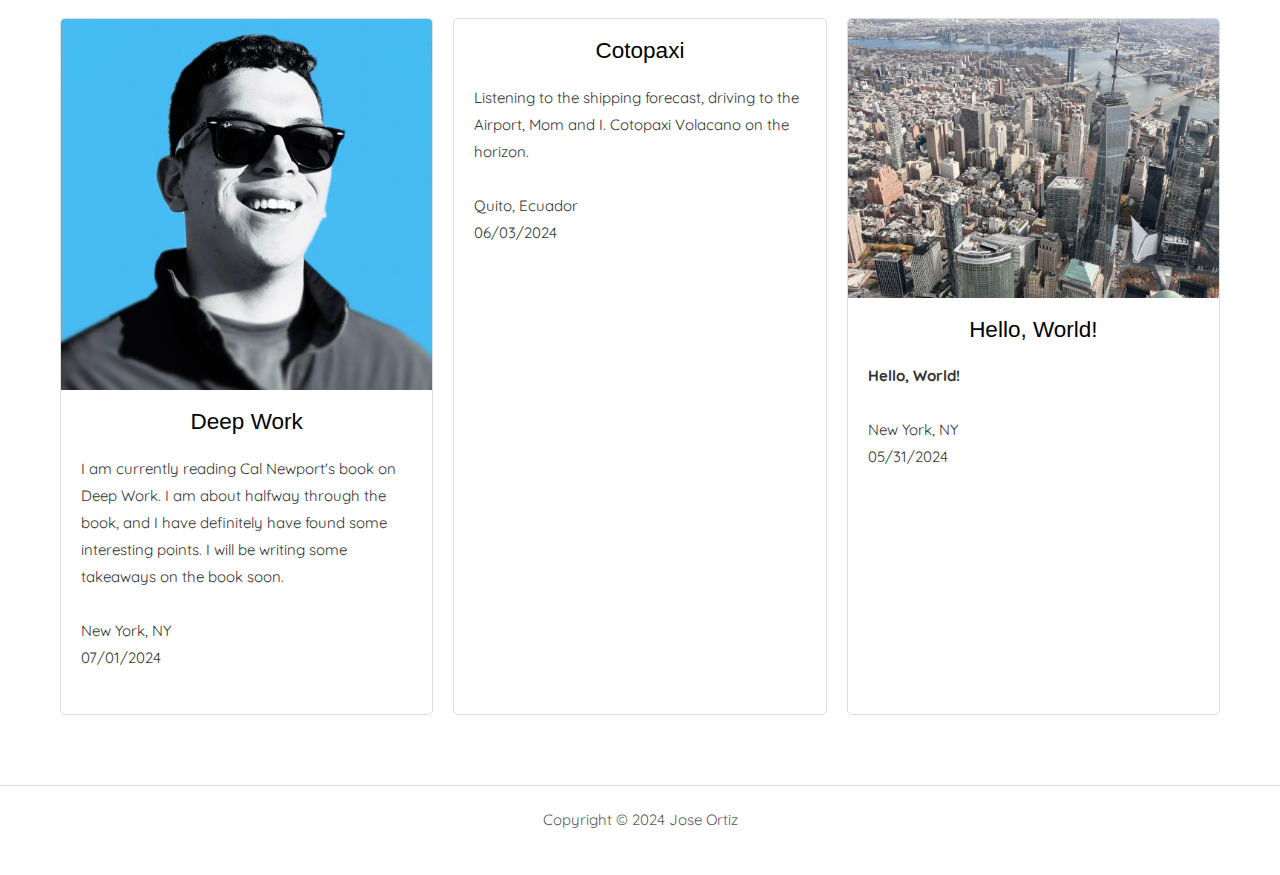
==== commit 78ca32bb: "blog UPDATE" ====
--- a/blog.html
+++ b/blog.html
@@ -120,6 +120,7 @@
             var blogEntries = [
                 {
                     title:"KM",
+                    image:"images/monkeyartwork.jpg",
                     content: "I am still in the starting point for my plan, I have to keep working hard, and developing new skills, and improving my current skills as well. There's new laws I need to adhere by. will get back soon!",
                     location: "Long Island City, NY",
                     date: "07/23/2024"
@@ -133,7 +134,7 @@
                     date: "07/04/2024"
                 },
                 {
-                    image: "",
+                    image: "images/monkeyartwork.jpg",
                     title: "Death to Social Media",
                     content: "After a good couple of years, my relationship with social media has deteriorated. Facebook was my first taste of social media around 2007. I wasn’t old enough to have an account when my brother created a profile for me. At one point, it was the oldest social platform I had under my ‘name’. After reading George Orwell’s 1984, I was inspired to delete my Facebook account. This book, along with realizing how these social media platforms slowly became a medium that promoted sexual content and kept us entertained for extended periods through endless scrolling, prompted my decision. Since the COVID-19 pandemic, I’ve deleted my Instagram account multiple times. I actually enjoyed the app; it was a good medium to share the various pictures I took on my handheld device. I tried deleting my account for 30 days, but it went further than that after I realized that I didn’t really need to be on the app and that I wasn’t missing out on anything. The millions of people posting and reacting to all the information shared on those social networking platforms were still going to do it regardless of whether I joined them or not. I find no amusement in these platforms like I used to. Like many others, I felt that I was just wasting my time consuming content rather than doing something meaningful. Death to Social Media. <br> -Jose",
                     location: "New York, NY",
--- a/css/style.css
+++ b/css/style.css
@@ -25,12 +25,12 @@
       font-size: 16px; } }
 
 a {
-  color: #2c98f0;
+  color: #3478F6;
   -webkit-transition: 0.5s;
   -o-transition: 0.5s;
   transition: 0.5s; }
   a:hover, a:active, a:focus {
-    color: #2c98f0;
+    color: #3478F6;
     outline: none;
     text-decoration: none !important; }
 
@@ -60,15 +60,15 @@
 
 ::-webkit-selection {
   color: #fff;
-  background: #2c98f0; }
+  background: #3478F6; }
 
 ::-moz-selection {
   color: #fff;
-  background: #2c98f0; }
+  background: #3478F6; }
 
 ::selection {
   color: #fff;
-  background: #2c98f0; }
+  background: #3478F6; }
 
 #colorlib-page {
   width: 100%;
@@ -84,7 +84,7 @@
   position: fixed;
   overflow-y: auto;
   z-index: 1001;
-  background: #f2f3f7;
+  background: rgb(245, 245, 247);
   -webkit-transition: 0.5s;
   -o-transition: 0.5s;
   transition: 0.5s; }
@@ -160,7 +160,7 @@
             bottom: 7px;
             left: 0;
             right: 0;
-            background-color: #2c98f0;
+            background-color: #3478F6;
             visibility: hidden;
             -webkit-transform: scaleX(0);
             -moz-transform: scaleX(0);
@@ -183,7 +183,7 @@
               -o-transform: scaleX(1);
               transform: scaleX(1); }
         #colorlib-aside #colorlib-main-menu ul li.active a {
-          color: #2c98f0; }
+          color: #000000; }
           #colorlib-aside #colorlib-main-menu ul li.active a:after {
             visibility: visible;
             -webkit-transform: scaleX(1);
@@ -215,12 +215,12 @@
         #colorlib-aside .colorlib-footer ul li a {
           /* color: rgba(255, 255, 255, 0.3); */
           font-size: 32px;
-          color: #2c98f0;
+          color: #3478F6;
           padding: 4px; }
           #colorlib-aside .colorlib-footer ul li a:hover, #colorlib-aside .colorlib-footer ul li a:active, #colorlib-aside .colorlib-footer ul li a:focus {
             text-decoration: none;
             outline: none;
-            color: #2c98f0; }
+            color: #3478F6; }
 
 .container-wrap {
   /* max-width: 1170px; */
@@ -282,7 +282,7 @@
           #colorlib-hero .flexslider .flex-control-nav li a.flex-active {
             cursor: pointer;
             background: transparent;
-            border: 2px solid #2c98f0; }
+            border: 2px solid #3478F6; }
     #colorlib-hero .flexslider .flex-direction-nav {
       display: none; }
     #colorlib-hero .flexslider .slider-text {
@@ -479,7 +479,7 @@
   letter-spacing: 1px;
   text-transform: uppercase;
   font-family: Roboto, "Helvetica Neue", Arial, sans-serif;
-  background-color: #2c98f0;
+  background-color: #3478F6;
   color: #fff;
   position: relative;
   -webkit-box-shadow: none !important;
@@ -563,7 +563,7 @@
   display: block;
   width: 40px;
   height: 40px;
-  background: #2c98f0;
+  background: #3478F6;
   -webkit-border-radius: 50%;
   -moz-border-radius: 50%;
   -ms-border-radius: 50%;
@@ -639,13 +639,13 @@
   -ms-box-shadow: 0px 0px 56px -8px rgba(0, 0, 0, 0.17);
   -o-box-shadow: 0px 0px 56px -8px rgba(0, 0, 0, 0.17);
   box-shadow: 0px 0px 56px -8px rgba(0, 0, 0, 0.17);
-  border-bottom: 2px solid #2c98f0; }
+  border-bottom: 2px solid #3478F6; }
   .services .icon2 {
     display: block;
     margin-bottom: 20px; }
     .services .icon2 i {
       font-size: 30px;
-      color: #2c98f0; }
+      color: #3478F6; }
   .services h3 {
     font-family: "Quicksand", Arial, sans-serif;
     font-size: 16px;
@@ -683,7 +683,7 @@
     height: 50px;
     display: table;
     margin: 0 auto;
-    background: #2c98f0; }
+    background: #3478F6; }
     .services .icon:before, .services .icon:after {
       position: absolute;
       left: 0;
@@ -695,14 +695,14 @@
       height: 0;
       border-style: solid;
       border-width: 0 50px 30px 50px;
-      border-color: transparent transparent #2c98f0 transparent; }
+      border-color: transparent transparent #3478F6 transparent; }
     .services .icon:after {
       bottom: -30px;
       width: 0;
       height: 0;
       border-style: solid;
       border-width: 30px 50px 0 50px;
-      border-color: #2c98f0 transparent transparent transparent; }
+      border-color: #3478F6 transparent transparent transparent; }
     .services .icon i {
       font-size: 30px;
       color: #fff;
@@ -759,7 +759,7 @@
   overflow: visible; }
 
 .progress-bar {
-  background: #2c98f0;
+  background: #3478F6;
   -webkit-box-shadow: none;
   box-shadow: none;
   font-size: 12px;
@@ -780,7 +780,7 @@
     width: 10px;
     height: 10px;
     content: '';
-    background: #2c98f0;
+    background: #3478F6;
     -webkit-border-radius: 50%;
     -moz-border-radius: 50%;
     -ms-border-radius: 50%;
@@ -790,11 +790,11 @@
     top: -22px;
     right: 0; }
   .progress-bar.color-1 {
-    background: #2c98f0; }
+    background: #3478F6; }
     .progress-bar.color-1:after {
-      background: #2c98f0; }
+      background: #3478F6; }
     .progress-bar.color-1 span {
-      color: #2c98f0; }
+      color: #3478F6; }
   .progress-bar.color-2 {
     background: #ec5453; }
     .progress-bar.color-2:after {
@@ -854,7 +854,7 @@
     .colorlib-feature .colorlib-icon i {
       display: table-cell;
       vertical-align: middle;
-      color: #2c98f0;
+      color: #3478F6;
       font-size: 60px;
       height: 100px; }
       @media screen and (max-width: 1200px) {
@@ -876,7 +876,7 @@
   .colorlib-feature.colorlib-feature-sm .colorlib-text {
     margin-top: 30px; }
   .colorlib-feature.colorlib-feature-sm .colorlib-icon i {
-    color: #2c98f0;
+    color: #3478F6;
     font-size: 40px; }
     @media screen and (max-width: 1200px) {
       .colorlib-feature.colorlib-feature-sm .colorlib-icon i {
@@ -947,9 +947,9 @@
   .work-menu span:first-child {
     margin-left: 0; }
   .work-menu span a {
-    color: #000; }
+    color: #ffffff; }
     .work-menu span a.active {
-      color: #2c98f0; }
+      color: #3478F6; }
 
 .project {
   background-size: cover;
@@ -966,7 +966,7 @@
     bottom: 0;
     left: 0;
     right: 0;
-    background: #2c98f0;
+    background: #3478F6;
     opacity: 0;
     -webkit-transition: 0.3s;
     -o-transition: 0.3s;
@@ -1086,7 +1086,7 @@
       width: 100px;
       height: 100px;
       font-size: 50px;
-      color: #2c98f0;
+      color: #3478F6;
       background: #fff;
       -webkit-border-radius: 50%;
       -moz-border-radius: 50%;
@@ -1122,7 +1122,7 @@
     display: -moz-inline-stack;
     display: inline-block;
     zoom: 1;
-    *display: inline; }
+    display: inline; }
     .colorlib-social li a {
       font-size: 22px;
       color: #000;
@@ -1139,11 +1139,11 @@
         .colorlib-social li a {
           padding: 10px 8px; } }
       .colorlib-social li a:hover {
-        color: #2c98f0; }
+        color: #3478F6; }
       .colorlib-social li a:hover, .colorlib-social li a:active, .colorlib-social li a:focus {
         outline: none;
         text-decoration: none;
-        color: #2c98f0; }
+        color: #3478F6; }
 
 #map {
   width: 100%;
@@ -1175,19 +1175,19 @@
         -ms-border-radius: 2px;
         border-radius: 2px; }
       .pagination li a:hover, .pagination li a:focus {
-        background: #2c98f0;
+        background: #3478F6;
         color: #fff;
-        border: 1px solid #2c98f0; }
+        border: 1px solid #3478F6; }
       @media screen and (max-width: 768px) {
         .pagination li a {
           padding: 7px 15px; } }
     .pagination li.active a {
-      background: #2c98f0;
-      border: 1px solid #2c98f0 !important; }
+      background: #3478F6;
+      border: 1px solid #3478F6 !important; }
       .pagination li.active a:hover, .pagination li.active a:focus {
-        background: #2c98f0;
+        background: #3478F6;
         color: #fff;
-        border: 1px solid #2c98f0 !important; }
+        border: 1px solid #3478F6 !important; }
 
 .btn {
   margin-right: 4px;
@@ -1217,18 +1217,18 @@
     outline: none !important; }
 
 .btn-primary {
-  background: #2c98f0;
+  background: #3478F6;
   color: #fff;
-  border: 2px solid #2c98f0; }
+  border: 2px solid #3478F6; }
   .btn-primary:hover, .btn-primary:focus, .btn-primary:active {
-    background: #44a4f2 !important;
-    border-color: #44a4f2 !important; }
+    background: #5f97ff !important;
+    border-color: #5f97ff !important; }
   .btn-primary.btn-outline {
     background: transparent;
-    color: #2c98f0;
-    border: 2px solid #2c98f0; }
+    color: #3478F6;
+    border: 2px solid #3478F6; }
     .btn-primary.btn-outline:hover, .btn-primary.btn-outline:focus, .btn-primary.btn-outline:active {
-      background: #2c98f0;
+      background: #3478F6;
       color: #fff; }
 
 .btn-success {
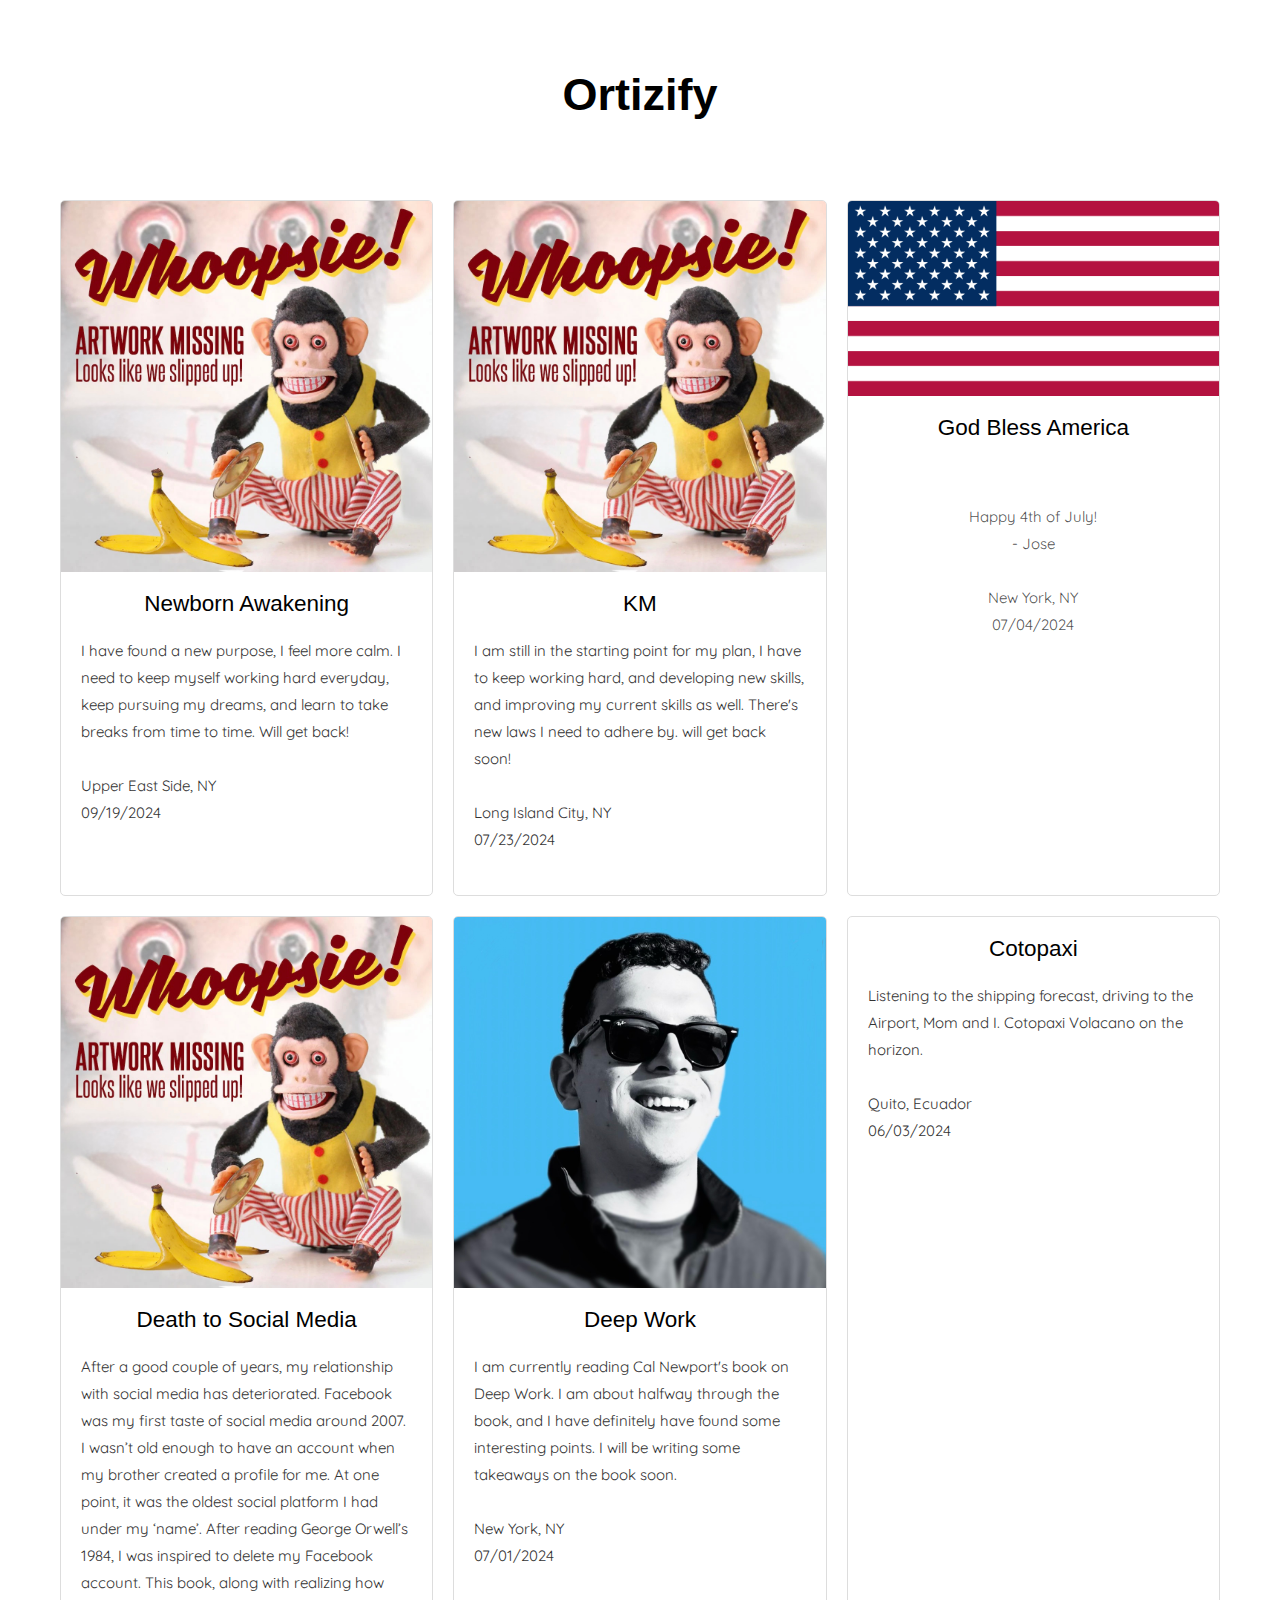
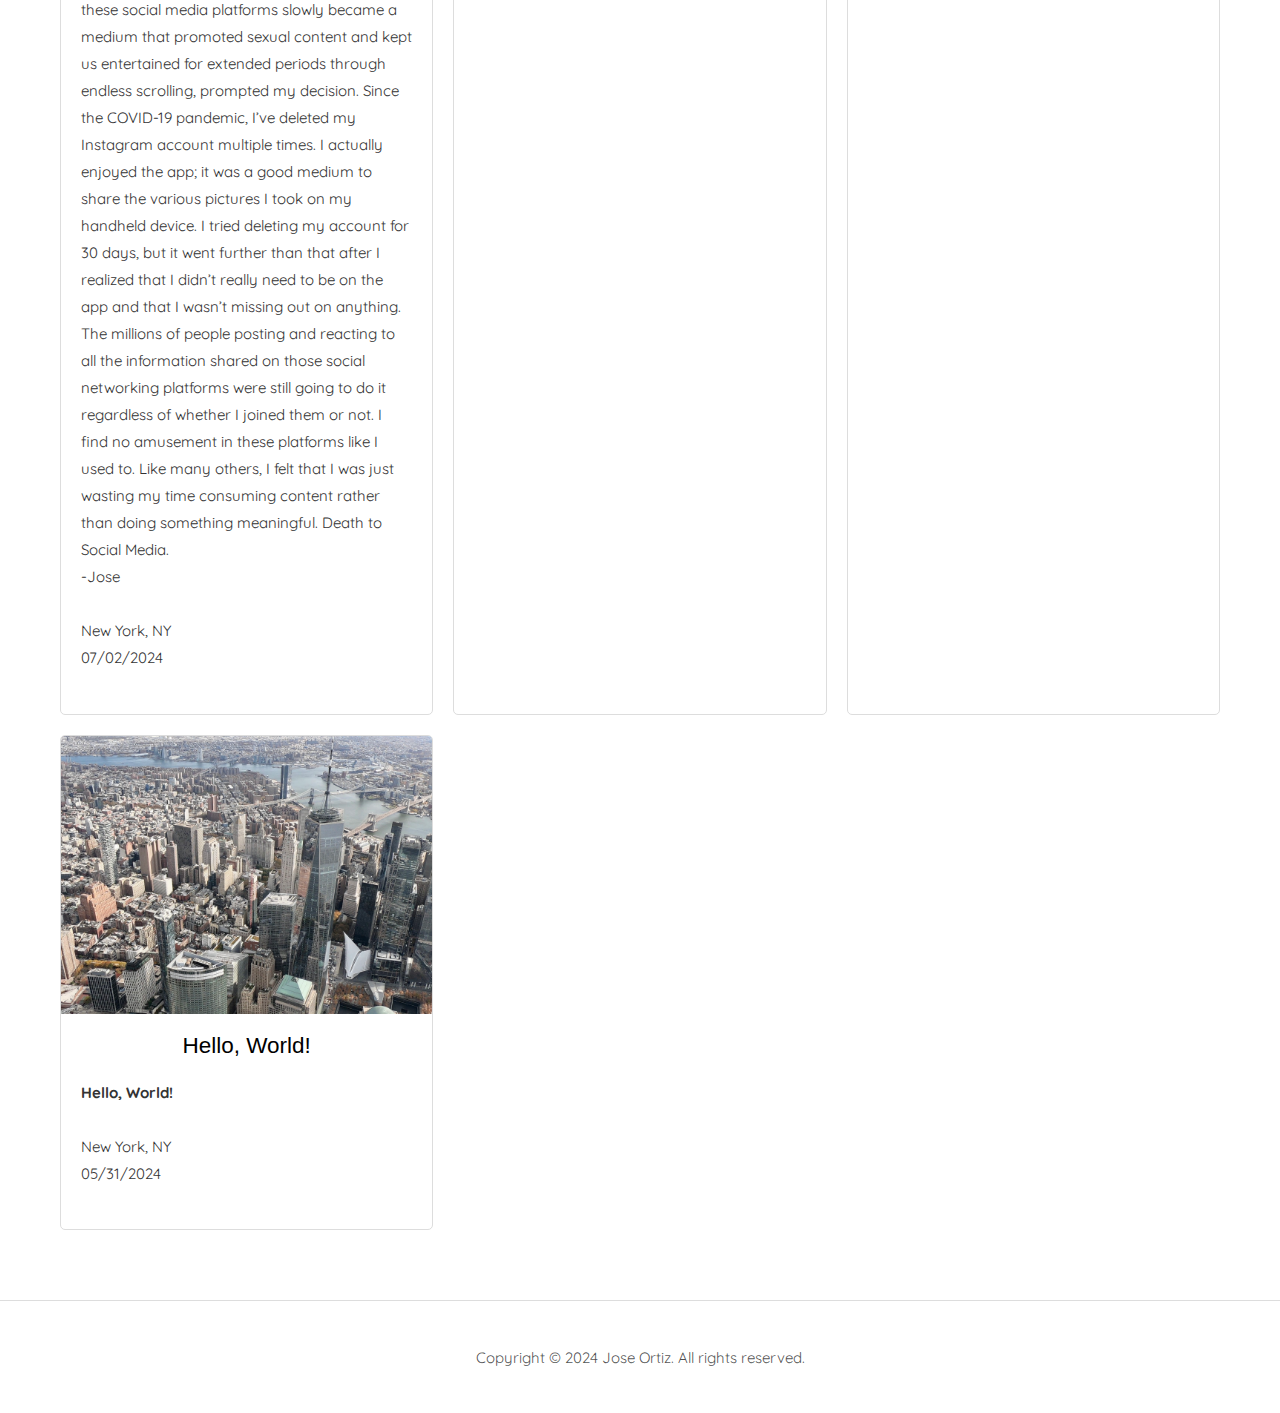
==== commit d1d54681: "blog && links UPDATE" ====
--- a/blog.html
+++ b/blog.html
@@ -107,7 +107,7 @@
         </div>
     </div>
     <div class="footer">
-        <p>Copyright &copy; 2024 Jose Ortiz</p>
+        <p><center>Copyright &copy; 2024 Jose Ortiz. All rights reserved.</center></p>
     </div>
 
     <!-- jQuery and other scripts -->
@@ -119,6 +119,13 @@
             // Blog entries data
             var blogEntries = [
                 {
+                    title:"Newborn Awakening",
+                    image:"images/monkeyartwork.jpg",
+                    content: "I have found a new purpose, I feel more calm. I need to keep myself working hard everyday, keep pursuing my dreams, and learn to take breaks from time to time. Will get back!",
+                    location: "Upper East Side, NY",
+                    date: "09/19/2024"
+                }
+                ,{
                     title:"KM",
                     image:"images/monkeyartwork.jpg",
                     content: "I am still in the starting point for my plan, I have to keep working hard, and developing new skills, and improving my current skills as well. There's new laws I need to adhere by. will get back soon!",
--- a/css/style.css
+++ b/css/style.css
@@ -84,7 +84,7 @@
   position: fixed;
   overflow-y: auto;
   z-index: 1001;
-  background: rgb(245, 245, 247);
+  background: #f5f5f7;
   -webkit-transition: 0.5s;
   -o-transition: 0.5s;
   transition: 0.5s; }
@@ -457,7 +457,7 @@
 
 .hire {
   padding: 2em;
-  background: #f9bf3f; }
+  background: #F4B400; }
   .hire h2 {
     line-height: 1.5; }
   .hire .btn-hire {
@@ -577,13 +577,13 @@
   .timeline-centered .timeline-entry .timeline-entry-inner .timeline-icon i {
     color: #fff; }
   .timeline-centered .timeline-entry .timeline-entry-inner .timeline-icon.color-2 {
-    background: #ec5453; }
+    background: #DB4437; }
   .timeline-centered .timeline-entry .timeline-entry-inner .timeline-icon.color-3 {
-    background: #f9bf3f; }
+    background: #F4B400; }
   .timeline-centered .timeline-entry .timeline-entry-inner .timeline-icon.color-4 {
-    background: #a84cb8; }
+    background: #833AB4; }
   .timeline-centered .timeline-entry .timeline-entry-inner .timeline-icon.color-5 {
-    background: #2fa499; }
+    background: #0F9D58; }
   .timeline-centered .timeline-entry .timeline-entry-inner .timeline-icon.color-none {
     background: #fff;
     width: 20px;
@@ -651,21 +651,21 @@
     font-size: 16px;
     font-weight: 500; }
   .services.color-2 {
-    border-bottom: 2px solid #ec5453; }
+    border-bottom: 2px solid #DB4437; }
     .services.color-2 .icon2 i {
-      color: #ec5453; }
+      color: #DB4437; }
   .services.color-3 {
-    border-bottom: 2px solid #f9bf3f; }
+    border-bottom: 2px solid #F4B400; }
     .services.color-3 .icon2 i {
-      color: #f9bf3f; }
+      color: #F4B400; }
   .services.color-4 {
-    border-bottom: 2px solid #a84cb8; }
+    border-bottom: 2px solid #833AB4; }
     .services.color-4 .icon2 i {
-      color: #a84cb8; }
+      color: #833AB4; }
   .services.color-5 {
-    border-bottom: 2px solid #2fa499; }
+    border-bottom: 2px solid #0F9D58; }
   .services.color-6 {
-    border-bottom: 2px solid #4054b2; }
+    border-bottom: 2px solid #004b64; }
 
 .services {
   margin-bottom: 80px;
@@ -716,35 +716,35 @@
       font-weight: 700;
       text-transform: uppercase; }
   .services.color-2 .icon {
-    background: #ec5453; }
+    background: #DB4437; }
     .services.color-2 .icon:before {
-      border-color: transparent transparent #ec5453 transparent; }
+      border-color: transparent transparent #DB4437 transparent; }
     .services.color-2 .icon:after {
-      border-color: #ec5453 transparent transparent transparent; }
+      border-color: #DB4437 transparent transparent transparent; }
   .services.color-3 .icon {
-    background: #f9bf3f; }
+    background: #F4B400; }
     .services.color-3 .icon:before {
-      border-color: transparent transparent #f9bf3f transparent; }
+      border-color: transparent transparent #F4B400 transparent; }
     .services.color-3 .icon:after {
-      border-color: #f9bf3f transparent transparent transparent; }
+      border-color: #F4B400 transparent transparent transparent; }
   .services.color-4 .icon {
-    background: #a84cb8; }
+    background: #833AB4; }
     .services.color-4 .icon:before {
-      border-color: transparent transparent #a84cb8 transparent; }
+      border-color: transparent transparent #833AB4 transparent; }
     .services.color-4 .icon:after {
-      border-color: #a84cb8 transparent transparent transparent; }
+      border-color: #833AB4 transparent transparent transparent; }
   .services.color-5 .icon {
-    background: #2fa499; }
+    background: #0F9D58; }
     .services.color-5 .icon:before {
-      border-color: transparent transparent #2fa499 transparent; }
+      border-color: transparent transparent #0F9D58 transparent; }
     .services.color-5 .icon:after {
-      border-color: #2fa499 transparent transparent transparent; }
+      border-color: #0F9D58 transparent transparent transparent; }
   .services.color-6 .icon {
-    background: #4054b2; }
+    background: #004b64; }
     .services.color-6 .icon:before {
-      border-color: transparent transparent #4054b2 transparent; }
+      border-color: transparent transparent #004b64 transparent; }
     .services.color-6 .icon:after {
-      border-color: #4054b2 transparent transparent transparent; }
+      border-color: #004b64 transparent transparent transparent; }
 
 .progress-wrap h3 {
   font-size: 16px;
@@ -796,35 +796,35 @@
     .progress-bar.color-1 span {
       color: #3478F6; }
   .progress-bar.color-2 {
-    background: #ec5453; }
+    background: #DB4437; }
     .progress-bar.color-2:after {
-      background: #ec5453; }
+      background: #DB4437; }
     .progress-bar.color-2 span {
-      color: #ec5453; }
+      color: #DB4437; }
   .progress-bar.color-3 {
-    background: #f9bf3f; }
+    background: #F4B400; }
     .progress-bar.color-3:after {
-      background: #f9bf3f; }
+      background: #F4B400; }
     .progress-bar.color-3 span {
-      color: #f9bf3f; }
+      color: #F4B400; }
   .progress-bar.color-4 {
-    background: #a84cb8; }
+    background: #833AB4; }
     .progress-bar.color-4:after {
-      background: #a84cb8; }
+      background: #833AB4; }
     .progress-bar.color-4 span {
-      color: #a84cb8; }
+      color: #833AB4; }
   .progress-bar.color-5 {
-    background: #2fa499; }
+    background: #0F9D58; }
     .progress-bar.color-5:after {
-      background: #2fa499; }
+      background: #0F9D58; }
     .progress-bar.color-5 span {
-      color: #2fa499; }
+      color: #0F9D58; }
   .progress-bar.color-6 {
-    background: #4054b2; }
+    background: #004b64; }
     .progress-bar.color-6:after {
-      background: #4054b2; }
+      background: #004b64; }
     .progress-bar.color-6 span {
-      color: #4054b2; }
+      color: #004b64; }
 
 .edu-feature{
   margin-bottom: 0 !important;}
@@ -1513,4 +1513,4 @@
 /* Overlay */
 .transparent-overlay {
   background: rgba(0, 0, 0, 0.2);
-}
+}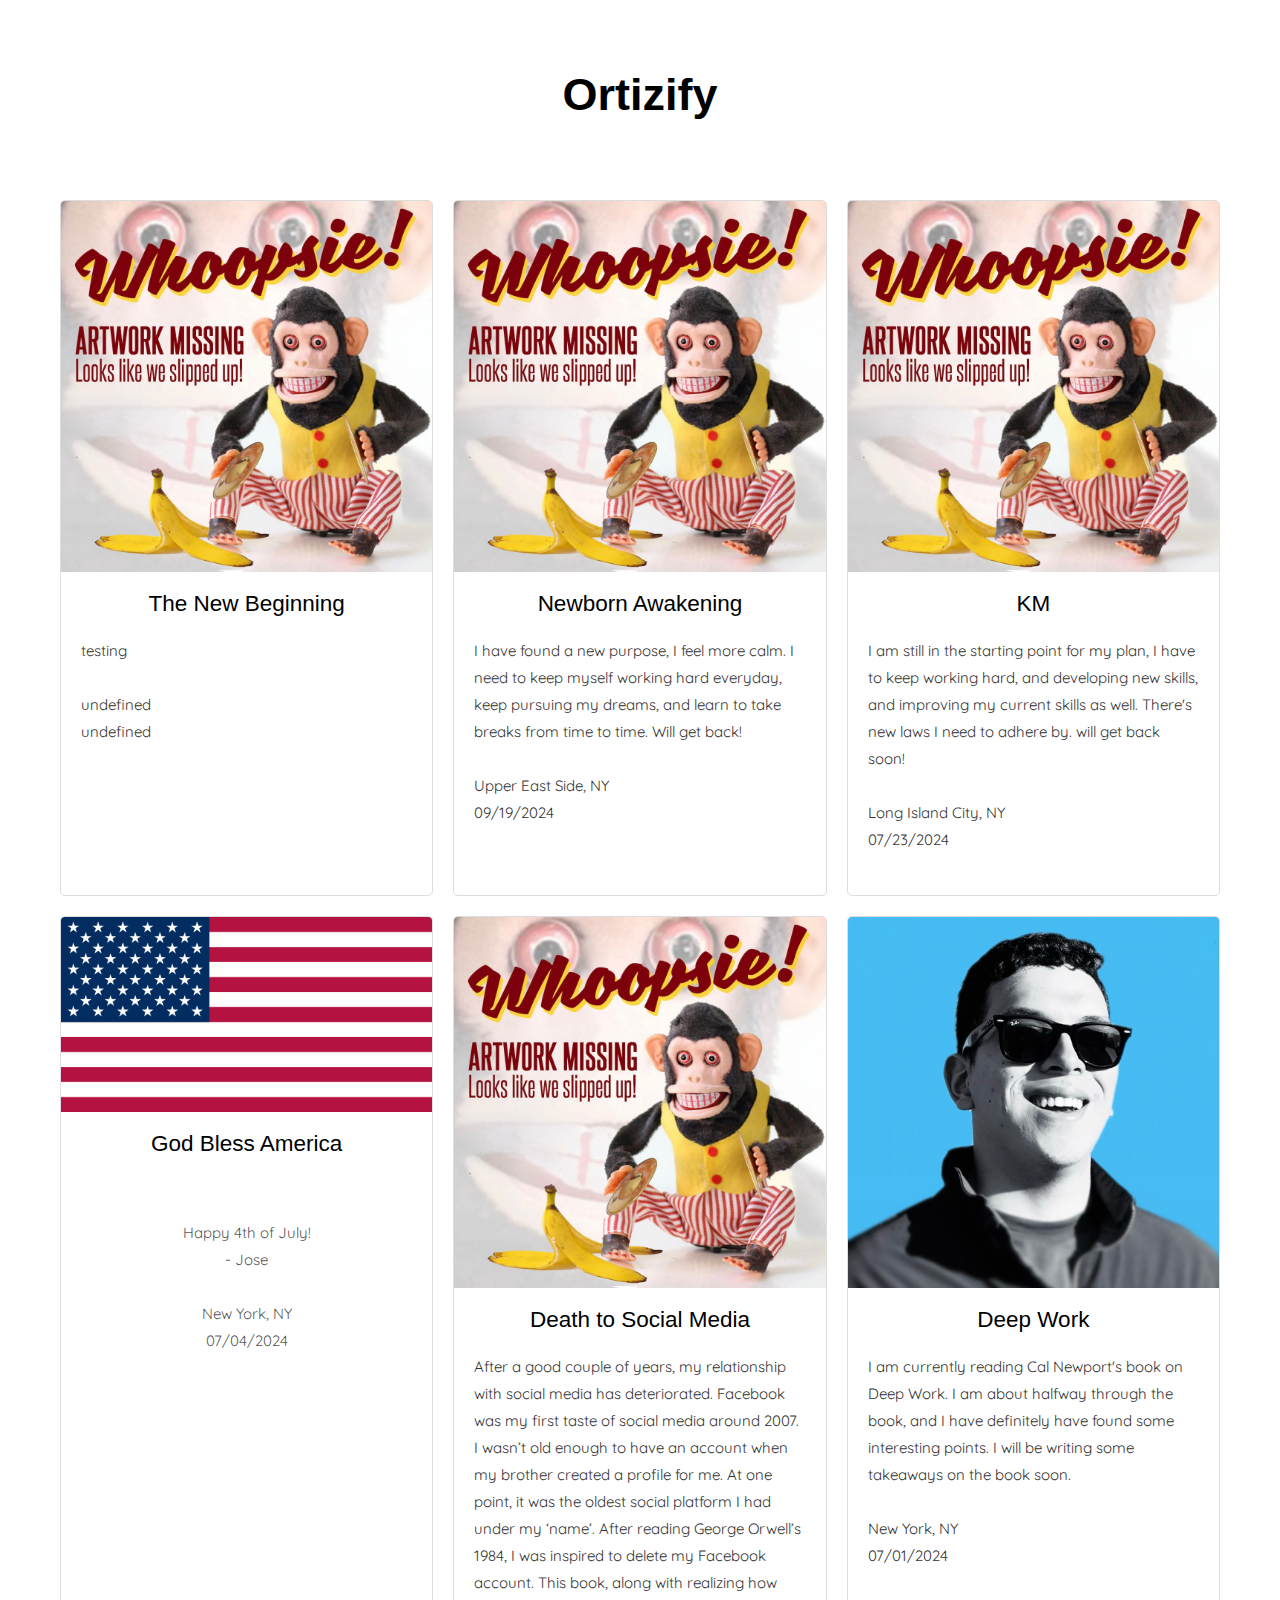
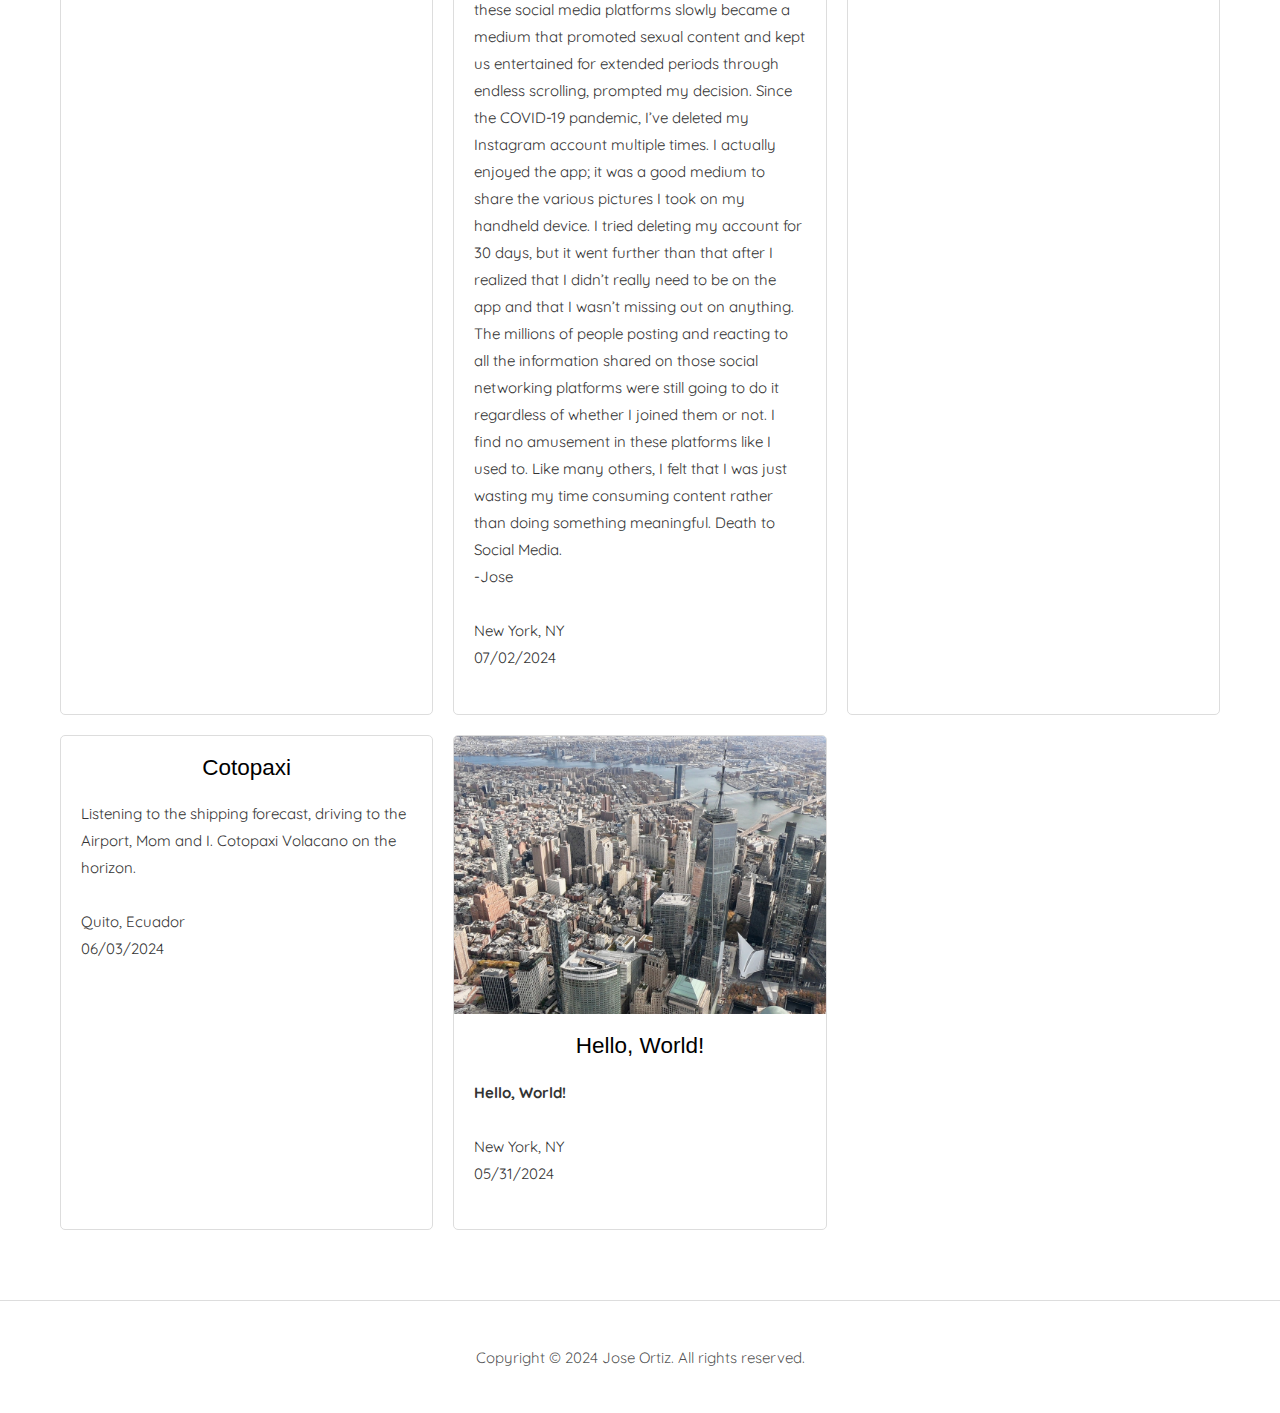
==== commit 5ecc9731: "blog testing UPDATE" ====
--- a/blog.html
+++ b/blog.html
@@ -118,6 +118,12 @@
         $(document).ready(function(){
             // Blog entries data
             var blogEntries = [
+                {
+                    title:"The New Beginning",
+                    image:"images/monkeyartwork.jpg",
+                    content: "testing",
+                }
+                ,
                 {
                     title:"Newborn Awakening",
                     image:"images/monkeyartwork.jpg",
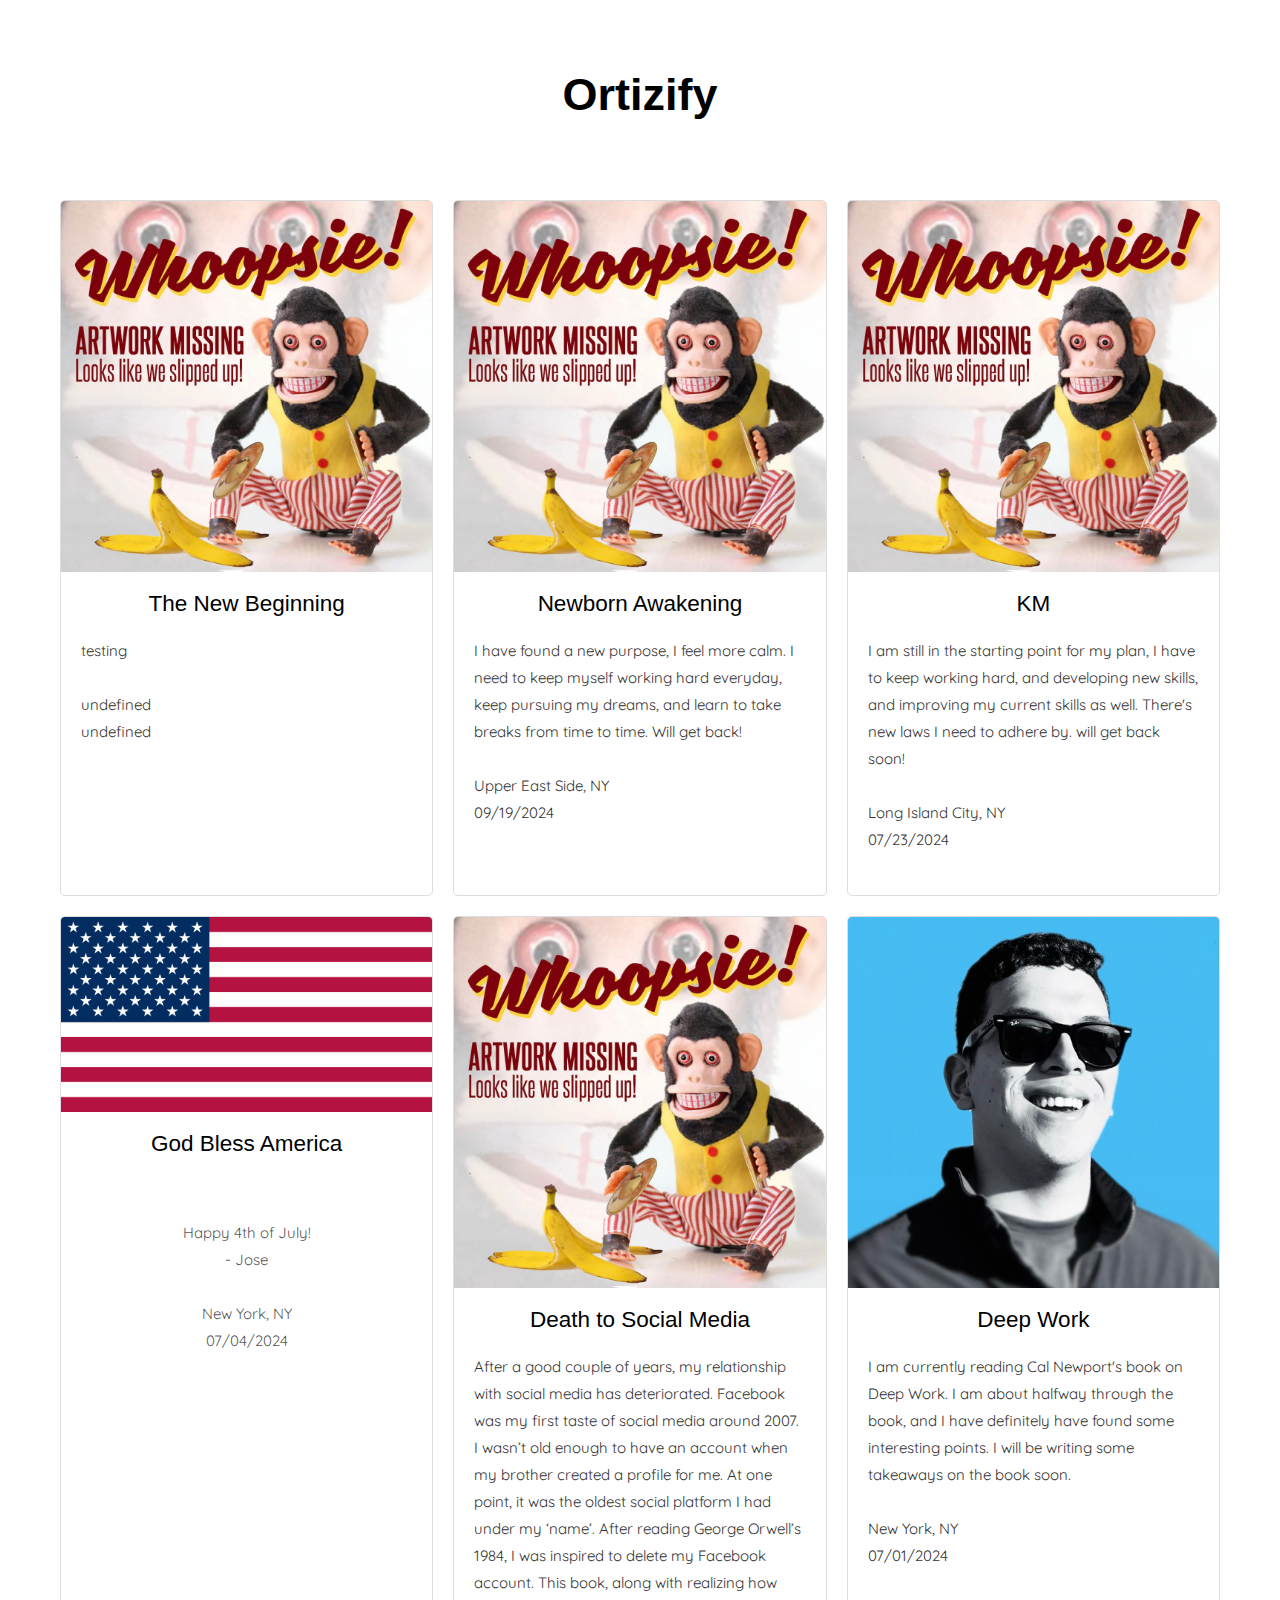
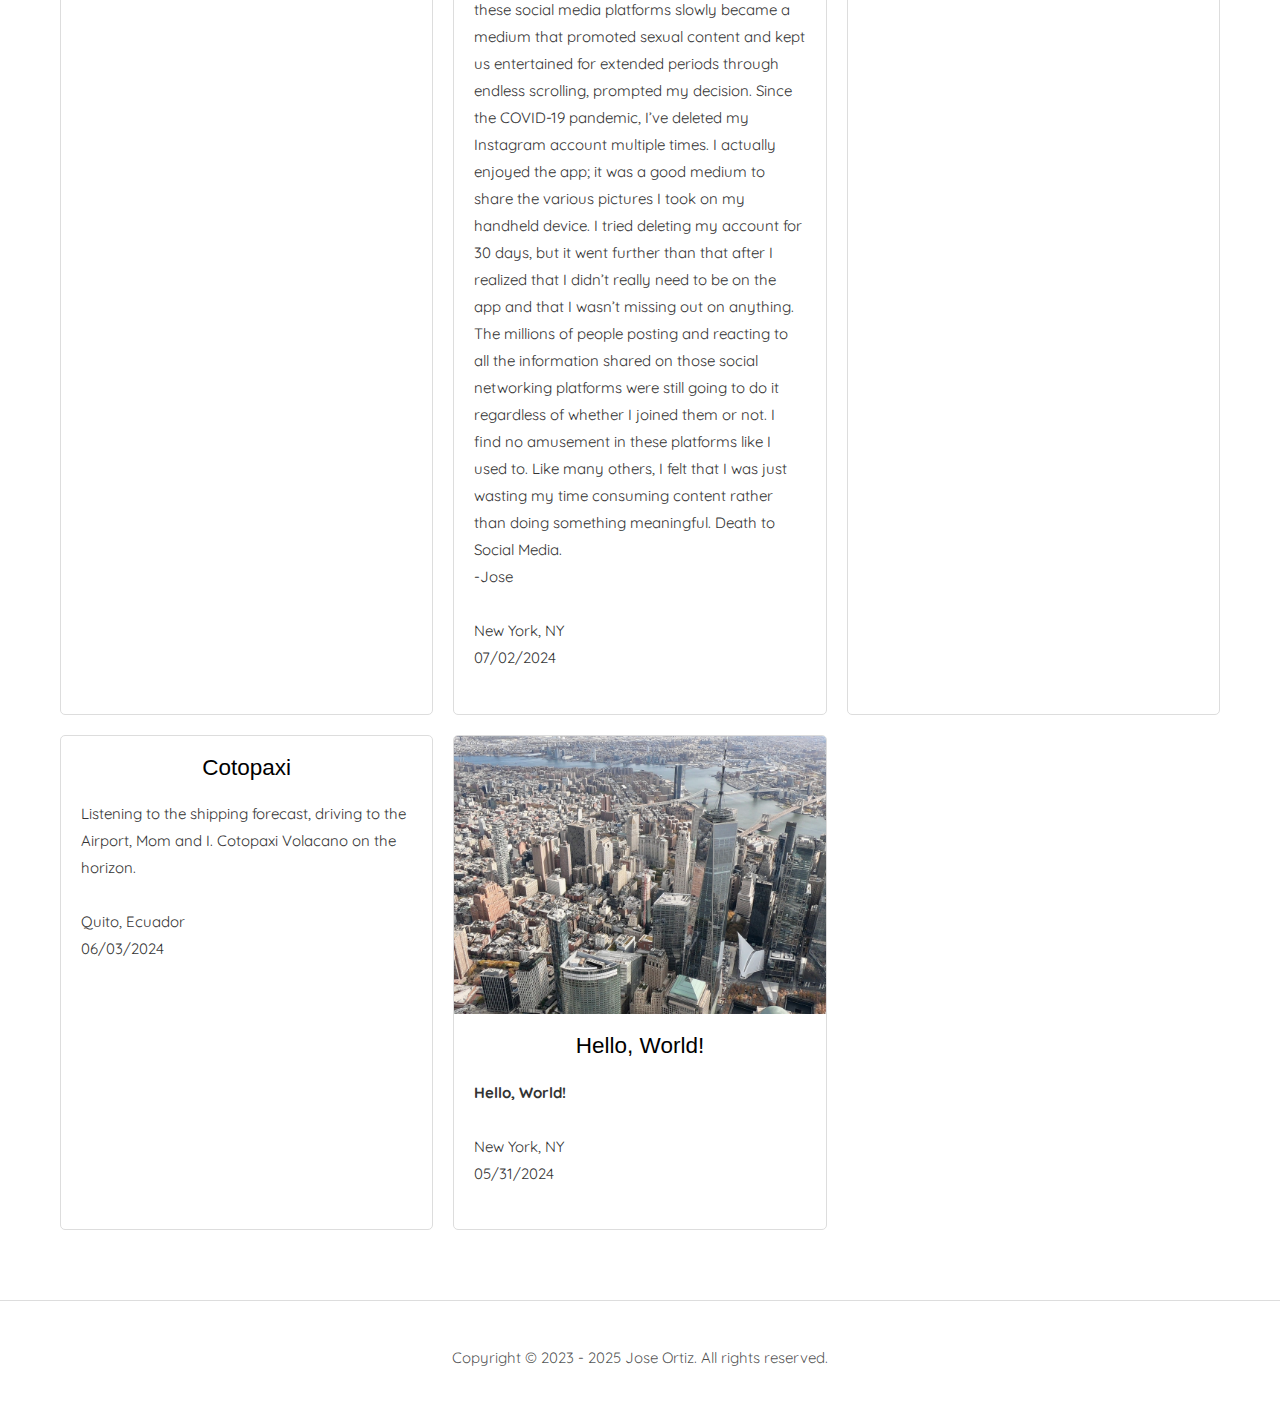
==== commit cc74a836: "footers UPDATE" ====
--- a/blog.html
+++ b/blog.html
@@ -107,7 +107,7 @@
         </div>
     </div>
     <div class="footer">
-        <p><center>Copyright &copy; 2024 Jose Ortiz. All rights reserved.</center></p>
+        <p><center>Copyright &copy; 2023 - 2025 Jose Ortiz. All rights reserved.</center></p>
     </div>
 
     <!-- jQuery and other scripts -->
